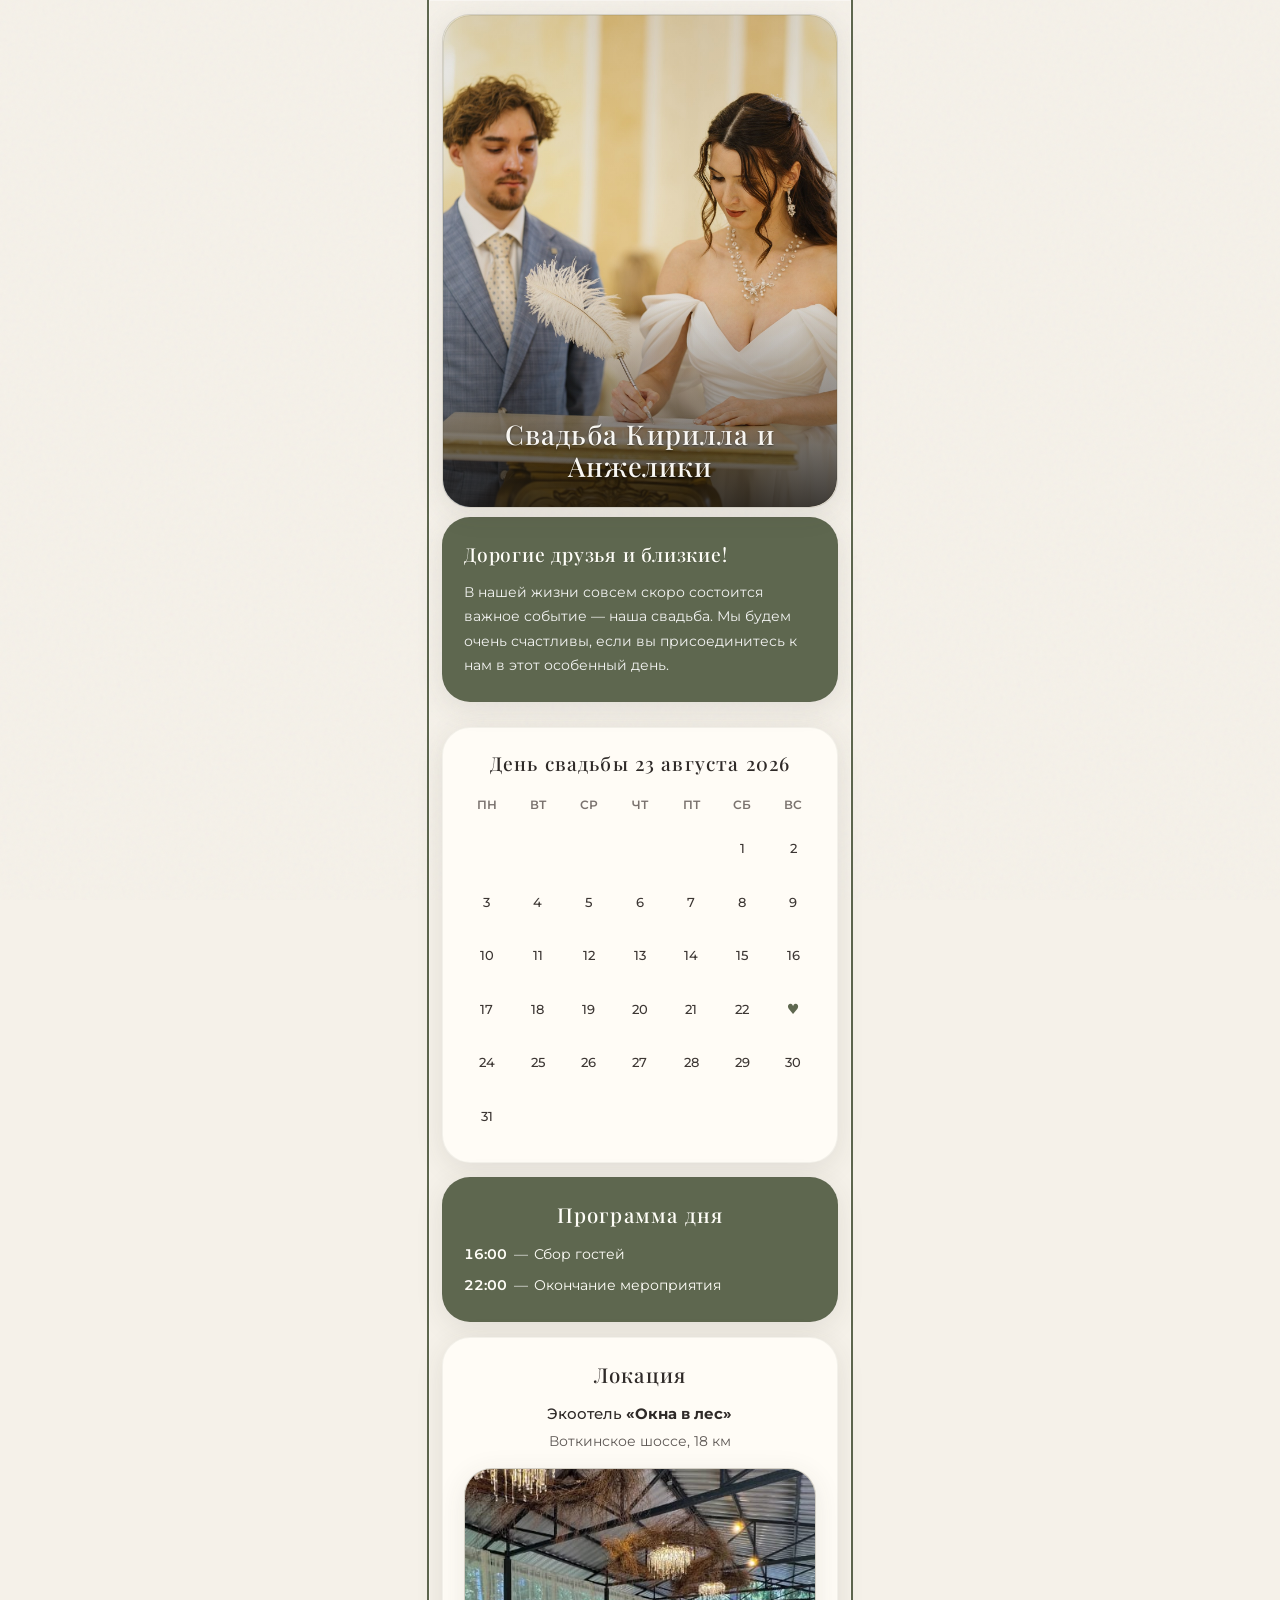
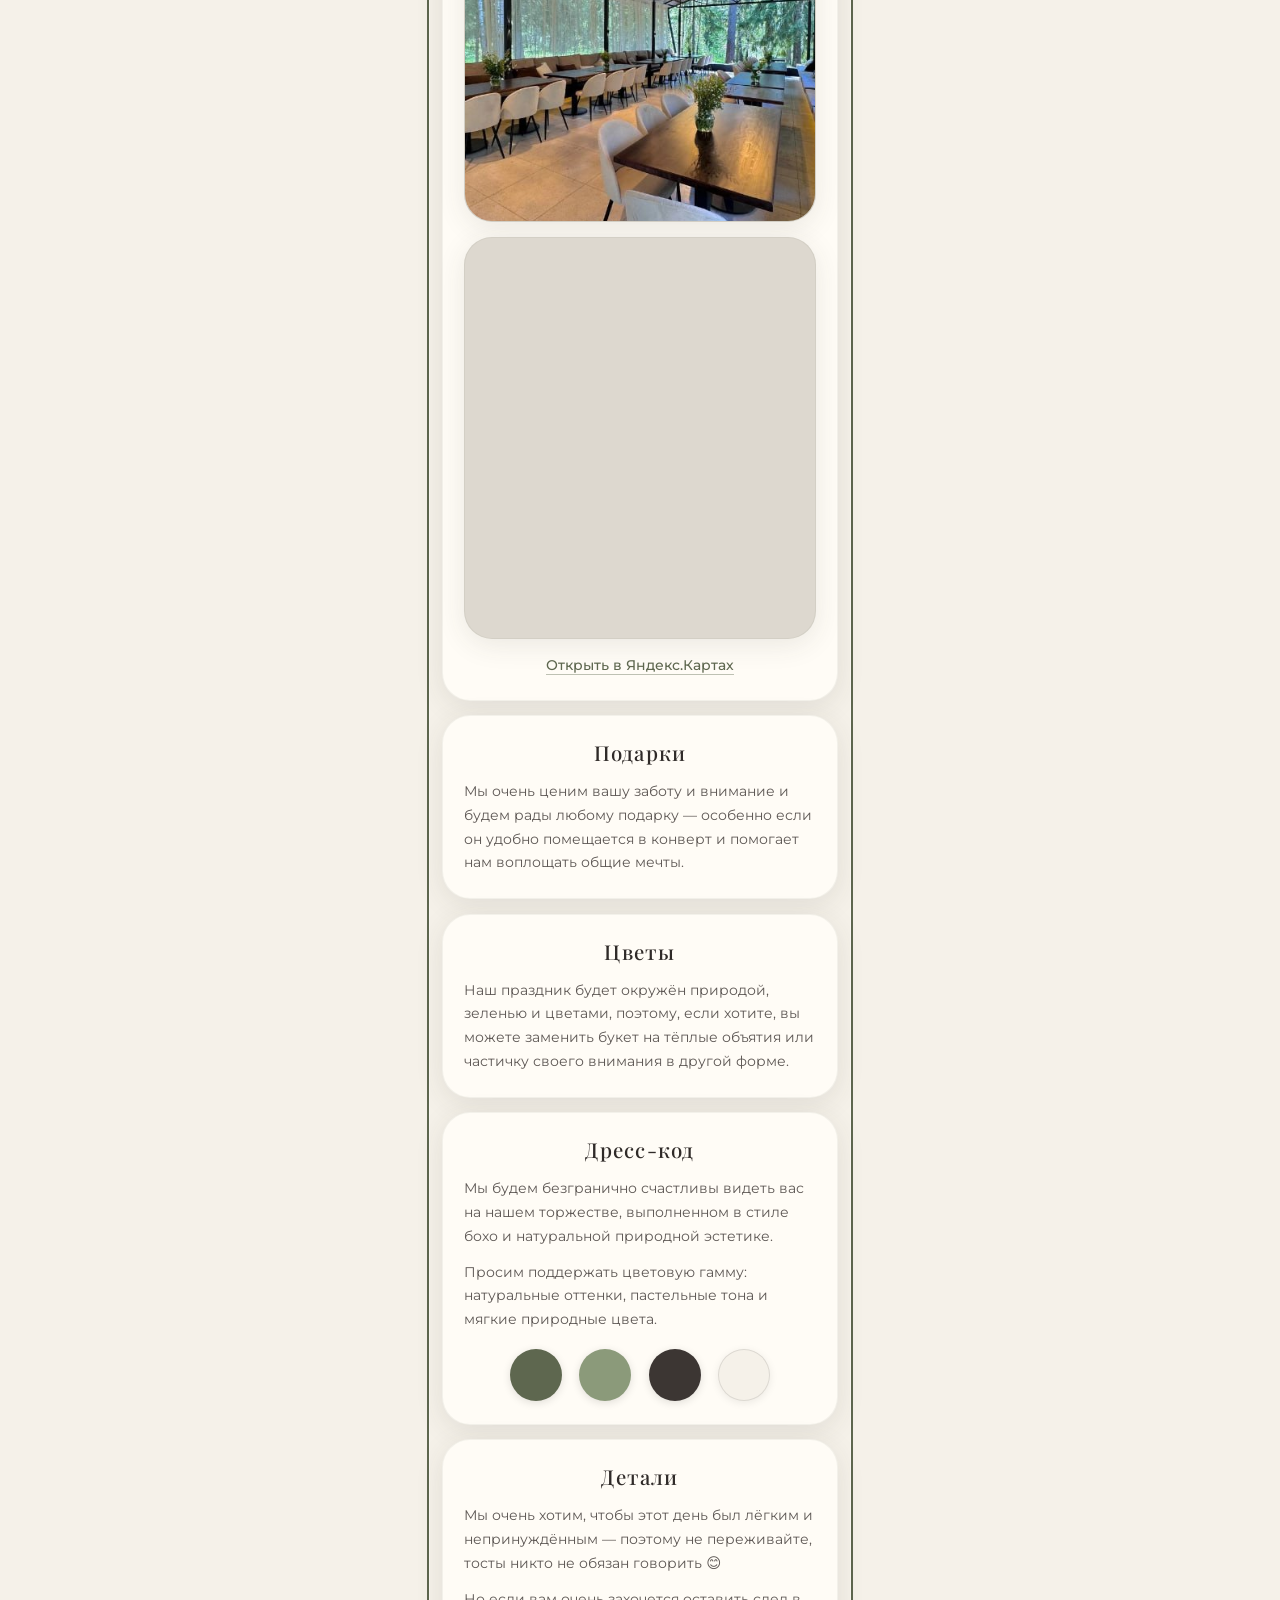
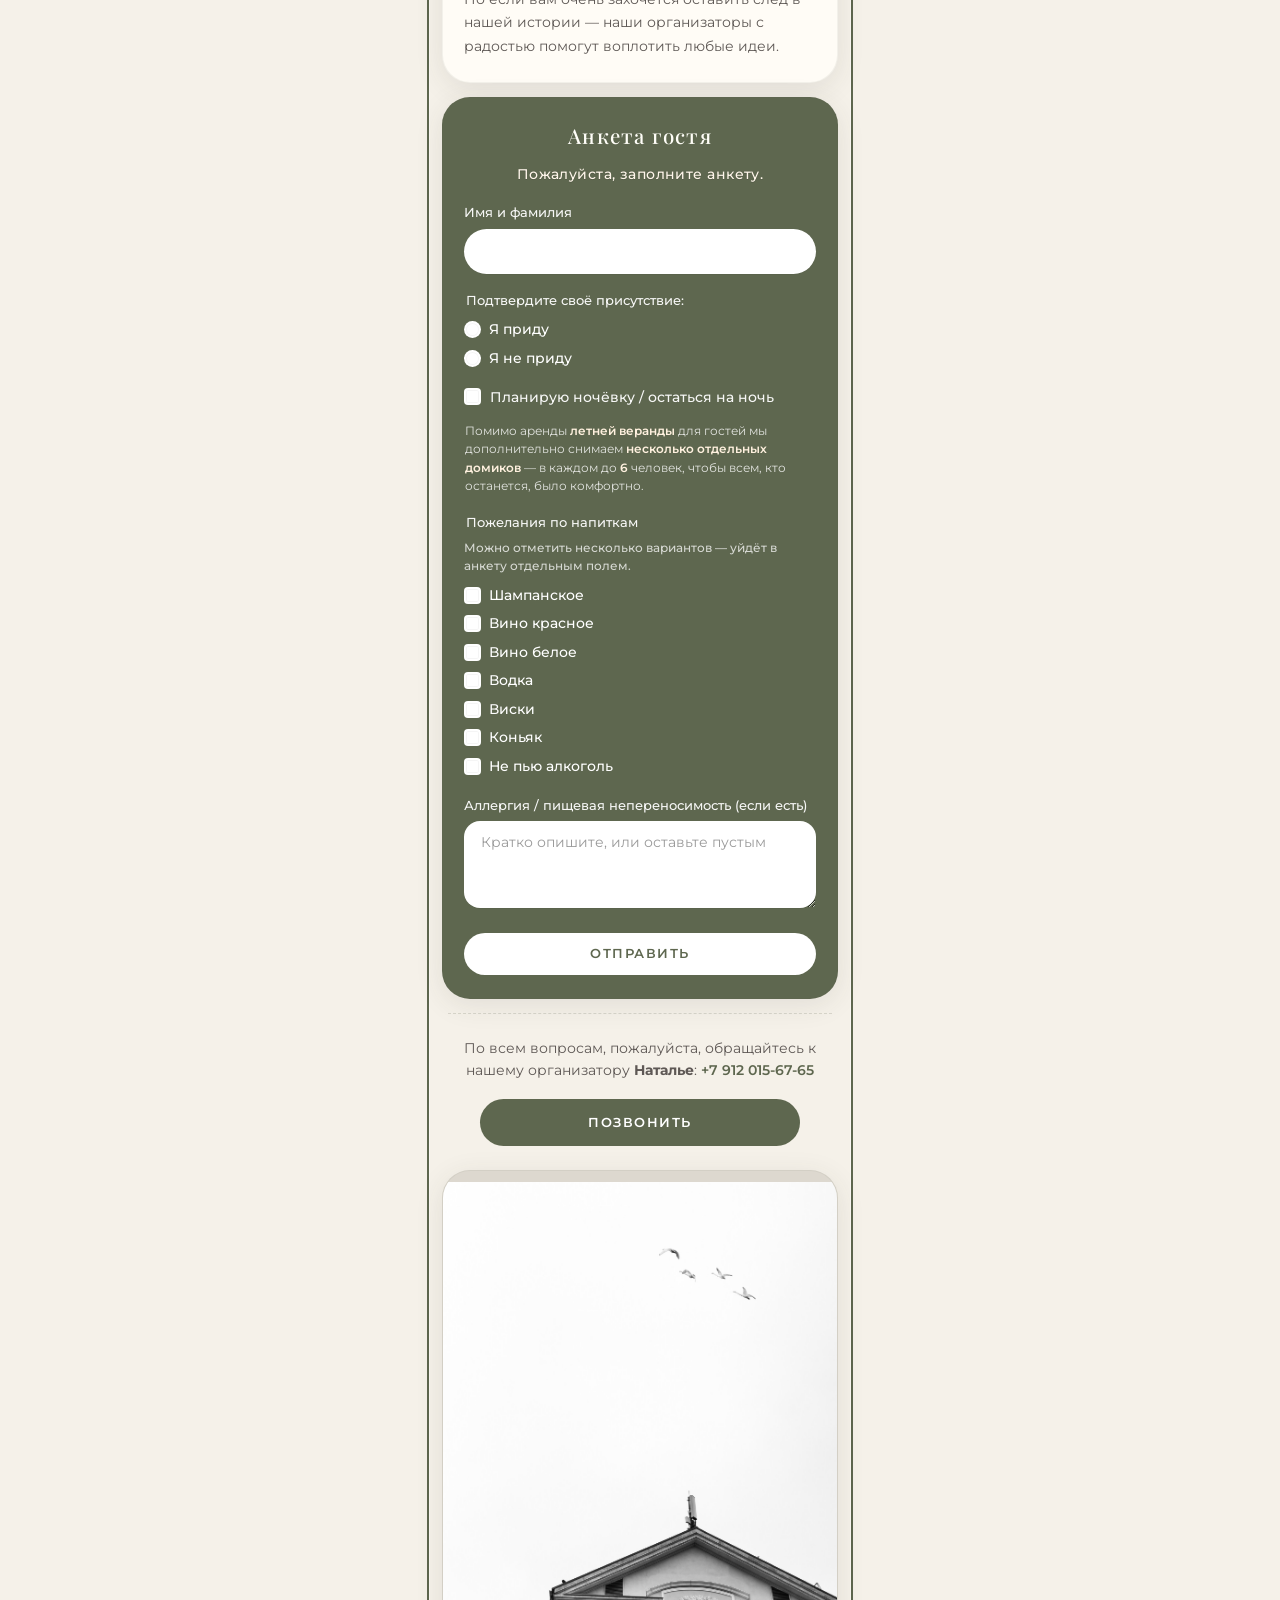
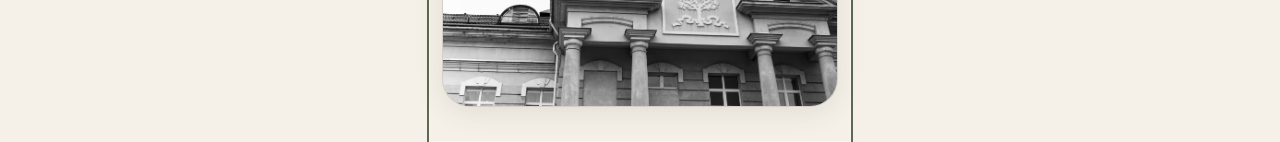
==== site/index.html @ fd9cfb00 "Init commit" ====
<!DOCTYPE html>
<html lang="ru">
  <head>
    <meta charset="UTF-8" />
    <meta name="viewport" content="width=device-width, initial-scale=1.0" />
    <title>Свадьба Кирилла и Анжелики</title>
    <link rel="preconnect" href="https://fonts.googleapis.com" />
    <link rel="preconnect" href="https://fonts.gstatic.com" crossorigin />
    <link
      href="https://fonts.googleapis.com/css2?family=Montserrat:wght@400;500;600&family=Playfair+Display:ital,wght@0,500;0,600;0,700;1,500&display=swap"
      rel="stylesheet"
    />
    <link rel="stylesheet" href="styles.css" />
  </head>
  <body>
    <main class="page page--ticket">
      <header class="hero">
        <div class="hero__photo card-media" role="group" aria-label="Пара">
          <img
            class="hero__image"
            src="img/image_1.jpg"
            width="2560"
            height="1707"
            alt="Кирилл и Анжелика"
            loading="eager"
            decoding="async"
          />
          <h1 class="hero__title">Свадьба Кирилла и Анжелики</h1>
        </div>
        <section class="greeting block block--olive" aria-label="Приглашение">
          <h2 class="greeting__headline">Дорогие друзья и близкие!</h2>
          <p class="greeting__text">
            В нашей жизни совсем скоро состоится важное событие — наша свадьба. Мы
            будем очень счастливы, если вы присоединитесь к нам в этот особенный
            день.
          </p>
        </section>
      </header>

      <section class="date-section block block--light" aria-labelledby="wedding-day-title">
        <h2 id="wedding-day-title" class="section-title">День свадьбы 23 августа 2026</h2>
        <div
          class="calendar"
          id="wedding-calendar"
          data-year="2026"
          data-month="8"
          data-wedding-day="23"
          role="group"
          aria-label="Календарь: август 2026, день свадьбы 23"
        >
          <div class="calendar__weekdays" id="calendar-weekdays"></div>
          <div class="calendar__grid" id="calendar-grid"></div>
        </div>
      </section>

      <section class="program block block--olive" aria-labelledby="program-title">
        <h2 id="program-title" class="section-title section-title--on-olive">Программа дня</h2>
        <ol class="program__list">
          <li><time datetime="16:00">16:00</time> <span>—</span> Сбор гостей</li>
          <li><time datetime="22:00">22:00</time> <span>—</span> Окончание мероприятия</li>
        </ol>
      </section>

      <section class="location block block--light" aria-labelledby="location-title">
        <h2 id="location-title" class="section-title">Локация</h2>
        <p class="location__venue">Экоотель <strong>«Окна в лес»</strong></p>
        <p class="location__address">Воткинское шоссе, 18&nbsp;км</p>
        <div class="location__venue-photo card-media">
          <img
            src="img/image_3.jpg"
            width="433"
            height="596"
            alt="Площадка: экоотель «Окна в лес»"
            loading="lazy"
            decoding="async"
          />
        </div>
        <div class="location__map card-media">
          <iframe
            class="map-embed"
            title="Карта: экоотель «Окна в лес», Воткинское шоссе, 18 км"
            src="https://yandex.ru/map-widget/v1/?ll=53.441253%2C56.898589&z=16&l=map&ol=biz&oid=242993101496"
            width="100%"
            height="400"
            loading="lazy"
            allowfullscreen
            referrerpolicy="no-referrer-when-downgrade"
          ></iframe>
        </div>
        <p class="location__map-note">
          <a class="location__map-link" href="https://yandex.ru/maps/-/CPGwZA0~" rel="noopener noreferrer" target="_blank"
            >Открыть в Яндекс.Картах</a
          >
        </p>
      </section>

      <section class="gifts block block--light" aria-labelledby="gifts-title">
        <h2 id="gifts-title" class="section-title">Подарки</h2>
        <div class="content-text">
          <p>
            Мы очень ценим вашу заботу и внимание и будем рады любому подарку — особенно если
            он удобно помещается в конверт и помогает нам воплощать общие мечты.
          </p>
        </div>
      </section>

      <section class="flowers block block--light" aria-labelledby="flowers-title">
        <h2 id="flowers-title" class="section-title">Цветы</h2>
        <div class="content-text">
          <p>
            Наш праздник будет окружён природой, зеленью и цветами, поэтому, если хотите, вы
            можете заменить букет на тёплые объятия или частичку своего внимания в другой
            форме.
          </p>
        </div>
      </section>

      <section class="dress-code block block--light" aria-labelledby="dress-title">
        <h2 id="dress-title" class="section-title">Дресс-код</h2>
        <div class="content-text">
          <p>
            Мы будем безгранично счастливы видеть вас на нашем торжестве, выполненном в стиле
            бохо и натуральной природной эстетике.
          </p>
          <p>
            Просим поддержать цветовую гамму: натуральные оттенки, пастельные тона и мягкие
            природные цвета.
          </p>
        </div>
        <ul class="dress-code__swatches" aria-hidden="true">
          <li><span class="swatch" style="--c: #5e674f" title="оливковый"></span></li>
          <li><span class="swatch" style="--c: #8b9a7a" title="sage"></span></li>
          <li><span class="swatch" style="--c: #3c3633" title="тёплый уголь"></span></li>
          <li><span class="swatch swatch--border" style="--c: #f5f1e9" title="кремовый"></span></li>
        </ul>
      </section>

      <section class="details block block--light" aria-labelledby="details-title">
        <h2 id="details-title" class="section-title">Детали</h2>
        <div class="content-text">
          <p>
            Мы очень хотим, чтобы этот день был лёгким и непринуждённым — поэтому не
            переживайте, тосты никто не обязан говорить 😊
          </p>
          <p>
            Но если вам очень захочется оставить след в нашей истории — наши организаторы с
            радостью помогут воплотить любые идеи.
          </p>
        </div>
      </section>

      <section class="rsvp block block--olive" id="anketa" aria-labelledby="rsvp-title">
        <h2 id="rsvp-title" class="section-title section-title--on-olive">Анкета гостя</h2>
        <p class="rsvp__request">Пожалуйста, заполните анкету.</p>
        <form class="form" id="rsvp-form" novalidate>
          <p class="form__error" id="form-error" role="alert" hidden></p>
          <div class="form__row">
            <label for="full_name">Имя и фамилия</label>
            <input type="text" id="full_name" name="full_name" autocomplete="name" required />
          </div>
          <fieldset class="form__fieldset">
            <legend class="form__legend">Подтвердите своё присутствие:</legend>
            <div class="form__radios">
              <label class="choice">
                <input type="radio" name="attending" value="true" required />
                <span class="choice__ui" aria-hidden="true"></span>
                Я приду
              </label>
              <label class="choice">
                <input type="radio" name="attending" value="false" required />
                <span class="choice__ui" aria-hidden="true"></span>
                Я не приду
              </label>
            </div>
          </fieldset>
          <div class="form__row form__row--check">
            <label class="choice choice--check choice--inline">
              <input
                type="checkbox"
                name="stay_overnight"
                id="stay_overnight"
                value="1"
                aria-describedby="overnight-hint"
              />
              <span class="choice__ui" aria-hidden="true"></span>
              Планирую ночёвку / остаться на ночь
            </label>
            <p class="form__overnight-info" id="overnight-hint">
              Помимо аренды <strong>летней веранды</strong> для гостей мы дополнительно
              снимаем <strong>несколько отдельных домиков</strong> — в каждом до
              <strong>6</strong> человек, чтобы всем, кто останется, было комфортно.
            </p>
          </div>
          <fieldset class="form__fieldset">
            <legend class="form__legend">Пожелания по напиткам</legend>
            <p class="form__note" id="alcohol-hint">Можно отметить несколько вариантов — уйдёт в анкету отдельным полем.</p>
            <div class="form__checkboxes" aria-describedby="alcohol-hint">
              <label class="choice choice--check">
                <input type="checkbox" name="alcohol" value="champagne" />
                <span class="choice__ui" aria-hidden="true"></span>
                Шампанское
              </label>
              <label class="choice choice--check">
                <input type="checkbox" name="alcohol" value="red" />
                <span class="choice__ui" aria-hidden="true"></span>
                Вино красное
              </label>
              <label class="choice choice--check">
                <input type="checkbox" name="alcohol" value="white" />
                <span class="choice__ui" aria-hidden="true"></span>
                Вино белое
              </label>
              <label class="choice choice--check">
                <input type="checkbox" name="alcohol" value="vodka" />
                <span class="choice__ui" aria-hidden="true"></span>
                Водка
              </label>
              <label class="choice choice--check">
                <input type="checkbox" name="alcohol" value="whiskey" />
                <span class="choice__ui" aria-hidden="true"></span>
                Виски
              </label>
              <label class="choice choice--check">
                <input type="checkbox" name="alcohol" value="cognac" />
                <span class="choice__ui" aria-hidden="true"></span>
                Коньяк
              </label>
              <label class="choice choice--check">
                <input type="checkbox" name="alcohol" value="none" class="alcohol-no" />
                <span class="choice__ui" aria-hidden="true"></span>
                Не пью алкоголь
              </label>
            </div>
          </fieldset>
          <div class="form__row">
            <label for="allergy">Аллергия / пищевая непереносимость (если есть)</label>
            <textarea
              id="allergy"
              name="allergy"
              class="form__textarea"
              rows="3"
              placeholder="Кратко опишите, или оставьте пустым"
            ></textarea>
          </div>
          <button type="submit" class="btn btn--light" id="rsvp-submit">Отправить</button>
        </form>
        <p class="form__thanks" id="form-thanks" role="status" hidden>Спасибо! Мы свяжемся с вами ближе к дате.</p>
      </section>

      <section class="organizer" aria-labelledby="org-title">
        <h2 id="org-title" class="visually-hidden">Свадебный организатор</h2>
        <p class="organizer__text">
          По всем вопросам, пожалуйста, обращайтесь к нашему организатору <strong>Наталье</strong>: 
          <a class="organizer__tel" href="tel:+79120156765">+7&nbsp;912&nbsp;015-67-65</a>
        </p>
        <a class="btn btn--olive" href="tel:+79120156765" id="call-natalia">Позвонить</a>
      </section>

      <footer class="footer card-media" aria-label="Пара в поле">
        <img
          src="img/image_2.jpg"
          width="1707"
          height="2560"
          alt="Кирилл и Анжелика"
          loading="lazy"
          decoding="async"
        />
      </footer>
    </main>
    <script src="app.js" defer></script>
  </body>
</html>
---- site/styles.css ----
/* ——— «Свадебный билет»: крем, оливка, рукописные имена (как макет-посадка) ——— */
:root {
  /* Палитра с приглашения-«билета» */
  --bg: #f5f1e9;
  --olive: #5e674f;
  --olive-dark: #4a5140;
  --text: #3c3633;
  --text-heading: #2f2a28;
  --text-muted: #5e5855;
  --text-subtle: #7a726e;
  --text-on-olive: #fffef8;
  --white: #ffffff;
  --paper: #fffcf6;
  --radius: 28px;
  --radius-pill: 999px;
  --radius-input: 999px;
  --max: 420px;
  --font-sans: "Montserrat", system-ui, -apple-system, "Segoe UI", sans-serif;
  --font-serif: "Playfair Display", Georgia, "Times New Roman", serif;
  --shadow: 0 6px 28px rgba(60, 54, 51, 0.1);
  --pad-x: 1.3rem;
  --pad-y: 1.45rem;
  --perforation: rgba(94, 103, 79, 0.2);
}

*,
*::before,
*::after {
  box-sizing: border-box;
}

html {
  -webkit-text-size-adjust: 100%;
}

body {
  margin: 0;
  min-height: 100dvh;
  background: var(--bg);
  color: var(--text);
  font-family: var(--font-sans);
  font-size: 0.95rem;
  line-height: 1.55;
  font-weight: 400;
  /* едва тёкстура «бумаги» */
  background-color: var(--bg);
  background-image: url("data:image/svg+xml,%3Csvg viewBox='0 0 256 256' xmlns='http://www.w3.org/2000/svg'%3E%3Cfilter id='a'%3E%3CfeTurbulence type='fractalNoise' baseFrequency='0.8' numOctaves='3' stitchTiles='stitch'/%3E%3C/filter%3E%3Crect width='100%25' height='100%25' filter='url(%23a)' opacity='0.035'/%3E%3C/svg%3E");
  background-attachment: fixed;
}

img {
  max-width: 100%;
  height: auto;
  display: block;
}

.page {
  max-width: var(--max);
  margin: 0 auto;
  padding: 0.9rem 1rem 2.5rem;
}

/* Боковые оливковые направляющие, как у посадочного / билета */
.page--ticket {
  max-width: calc(var(--max) + 0.4rem);
  border-left: 2px solid var(--olive);
  border-right: 2px solid var(--olive);
  box-shadow: inset 0 0 0 1px rgba(255, 255, 255, 0.4);
  border-radius: 0;
  padding: 0.9rem 0.85rem 2.2rem;
}

/* Линия перфорации между крупными блоками */
.page--ticket > * + * {
  border-top: 1px dashed var(--perforation);
  margin-top: 0.65rem;
  padding-top: 0.65rem;
}

/* ——— Типографика: serif «как в билете», ноты/данные — sans ——— */
.section-title {
  font-family: var(--font-serif);
  font-weight: 500;
  font-size: 1.28rem;
  line-height: 1.32;
  letter-spacing: 0.06em;
  text-align: center;
  color: var(--text-heading);
  margin: 0 0 0.9rem;
}

.section-title--on-olive {
  color: var(--text-on-olive);
}

/* ——— Герой: заголовок внизу, белый элегантный serif, градиент ——— */
.hero {
  display: flex;
  flex-direction: column;
  gap: 0.6rem;
}

/* Ленточка «свадебный билет» */
.hero__ticket-ribbon {
  margin: 0 0 0.1rem;
  text-align: center;
}

.hero__ticket-ribbon__inner {
  display: inline-block;
  padding: 0.35rem 0.5rem 0.45rem;
  font-family: var(--font-sans);
  font-size: 0.6rem;
  font-weight: 600;
  letter-spacing: 0.35em;
  text-transform: uppercase;
  color: var(--olive);
  background: color-mix(in srgb, var(--paper) 60%, var(--bg));
  border: 1px solid color-mix(in srgb, var(--olive) 22%, transparent);
  border-radius: 4px;
  box-shadow: 0 1px 0 rgba(255, 255, 255, 0.5);
}

.hero__photo {
  position: relative;
  isolation: isolate;
}

/* Лёгкая виньетка и рамка */
.hero__photo::before {
  content: "";
  position: absolute;
  inset: 0;
  z-index: 1;
  pointer-events: none;
  border-radius: var(--radius);
  background: radial-gradient(
    ellipse 100% 70% at 50% 50%,
    rgba(0, 0, 0, 0) 0%,
    rgba(20, 18, 16, 0.12) 100%
  );
  box-shadow: inset 0 0 0 1px color-mix(in srgb, var(--olive) 12%, transparent);
}

/* Низ кадра — плотнее, чтобы читалась белая надпись */
.hero__photo::after {
  content: "";
  position: absolute;
  left: 0;
  right: 0;
  bottom: 0;
  height: min(55%, 13.5rem);
  z-index: 1;
  pointer-events: none;
  border-radius: 0 0 var(--radius) var(--radius);
  background: linear-gradient(
    to top,
    rgba(20, 18, 16, 0.78) 0%,
    rgba(20, 18, 16, 0.38) 42%,
    rgba(20, 18, 16, 0) 100%
  );
}

.hero__plane {
  position: absolute;
  top: 0.6rem;
  right: 0.55rem;
  z-index: 3;
  color: #fff9f0;
  opacity: 0.92;
  filter: drop-shadow(0 1px 2px rgba(0, 0, 0, 0.35));
}

.hero__plane svg {
  display: block;
}

/* Заглавная строка: низ снимка, Playfair, белая */
.hero__title {
  position: absolute;
  z-index: 3;
  left: 0;
  right: 0;
  top: auto;
  bottom: 0;
  margin: 0;
  padding: 1.4rem 1.15rem 1.35rem;
  max-width: none;
  font-family: var(--font-serif);
  font-weight: 500;
  font-size: clamp(1.4rem, 4.2vw, 1.7rem);
  line-height: 1.2;
  letter-spacing: 0.04em;
  text-align: center;
  color: #f8f6f2;
  text-shadow:
    0 1px 2px rgba(0, 0, 0, 0.45),
    0 4px 24px rgba(0, 0, 0, 0.3);
}

@media (min-width: 380px) {
  .hero__title {
    font-size: 1.7rem;
    padding-bottom: 1.5rem;
  }
}

/* ——— Карточки и фото ——— */
.card-media {
  border-radius: var(--radius);
  overflow: hidden;
  box-shadow: var(--shadow);
  background: #ddd8cf;
  border: 1px solid color-mix(in srgb, var(--olive) 8%, transparent);
}

.card-media img,
.hero__image {
  width: 100%;
  object-fit: cover;
  aspect-ratio: 4 / 5;
}

.hero__image {
  position: relative;
  z-index: 0;
  display: block;
}

.block {
  border-radius: var(--radius);
  margin-bottom: 0.9rem;
  padding: var(--pad-y) var(--pad-x);
}

.block--light,
.date-section {
  background: var(--paper);
  box-shadow: var(--shadow);
  border: 1px solid color-mix(in srgb, var(--olive) 7%, transparent);
}

.block--olive {
  background: var(--olive);
  color: var(--text-on-olive);
  box-shadow: var(--shadow);
  border: 1px solid color-mix(in srgb, var(--olive) 20%, #0000);
}

/* ——— Приглашение (текст по левому краю) ——— */
.greeting {
  text-align: left;
}

.greeting__headline {
  font-family: var(--font-serif);
  font-size: 1.2rem;
  font-weight: 500;
  font-style: normal;
  letter-spacing: 0.04em;
  margin: 0 0 0.75rem;
  line-height: 1.35;
  color: var(--text-on-olive);
  text-align: left;
  text-shadow: 0 1px 0 rgba(0, 0, 0, 0.1);
}

.greeting__text {
  margin: 0;
  max-width: 32em;
  font-family: var(--font-sans);
  font-size: 0.9rem;
  line-height: 1.7;
  font-weight: 400;
  color: rgba(255, 255, 255, 0.92);
  text-align: left;
}

/* ——— Дата и календарь ——— */
.date-section .section-title {
  margin-bottom: 1.1rem;
  font-size: 1.2rem;
  color: var(--text-heading);
}

.calendar {
  --cell: minmax(0, 1fr);
}

.calendar__weekdays,
.calendar__grid {
  display: grid;
  grid-template-columns: repeat(7, var(--cell));
  gap: 0.35rem;
  text-align: center;
  font-size: 0.72rem;
  font-weight: 600;
  text-transform: uppercase;
  color: var(--text-subtle);
  font-family: var(--font-sans);
}

.calendar__grid {
  margin-top: 0.5rem;
  font-size: 0.85rem;
  font-weight: 500;
  text-transform: none;
  color: var(--text);
  gap: 0.4rem 0.35rem;
  row-gap: 0.5rem;
}

.calendar__day-name {
  padding: 0.2rem 0;
}

.calendar__day {
  aspect-ratio: 1;
  min-height: 2.25rem;
  display: flex;
  align-items: center;
  justify-content: center;
  border-radius: 8px;
  color: var(--text);
  font-size: 0.82rem;
  position: relative;
  font-family: var(--font-sans);
  font-weight: 500;
}

.calendar__day--empty {
  visibility: hidden;
  pointer-events: none;
}

/* день свадьбы: больше сердце оливы, как на макете */
.calendar__day--wedding {
  background: transparent;
  color: var(--olive);
  font-weight: 500;
}

.calendar__heart {
  color: var(--olive);
  font-size: 0.88rem;
  line-height: 1;
  display: block;
}

/* ——— Программа ——— */
.program {
  text-align: left;
}

.program .section-title {
  text-align: center;
}

.program__list {
  list-style: none;
  margin: 0;
  padding: 0;
  font-family: var(--font-sans);
  font-size: 0.9rem;
  line-height: 1.65;
  font-weight: 400;
  color: var(--text-on-olive);
}

.program__list li {
  display: flex;
  flex-wrap: wrap;
  gap: 0.3rem 0.4rem;
  margin-bottom: 0.5rem;
  border-left: 0;
  padding-left: 0;
}

.program__list li:last-child {
  margin-bottom: 0;
}

.program__list time {
  font-weight: 600;
  min-width: 2.6rem;
  font-variant-numeric: tabular-nums;
}

.program__list li span[aria-hidden="true"],
.program__list li > span {
  color: rgba(255, 255, 255, 0.85);
}

/* ——— Локация ——— */
.location .section-title {
  margin-bottom: 0.85rem;
  color: var(--text-heading);
}

.location__venue-photo {
  margin: 0 0 0.9rem;
}

.location__venue-photo.card-media img {
  width: 100%;
  object-fit: cover;
  aspect-ratio: 433 / 596;
  max-height: 22rem;
}

.location__venue {
  margin: 0 0 0.35rem;
  text-align: center;
  font-family: var(--font-sans);
  font-size: 0.95rem;
  font-weight: 500;
  color: var(--text-heading);
}

.location__address {
  margin: 0 0 1rem;
  text-align: center;
  font-family: var(--font-sans);
  font-size: 0.9rem;
  line-height: 1.5;
  font-weight: 400;
  color: var(--text-muted);
  padding: 0 0.2rem;
}

.location__map {
  padding: 0;
  overflow: hidden;
}

.map-embed {
  width: 100%;
  height: 400px;
  min-height: 240px;
  border: 0;
  display: block;
}

.location__map-note {
  margin: 0.9rem 0 0;
  text-align: center;
}

.location__map-link {
  font-size: 0.9rem;
  font-weight: 500;
  color: var(--olive);
  text-decoration: none;
  border-bottom: 1px solid rgba(94, 103, 79, 0.4);
}

.location__map-link:hover {
  border-bottom-color: var(--olive);
}

/* Подарки, цветы, дресс-код, детали — многостраничные блоки */
.content-text {
  text-align: left;
  max-width: 32em;
  margin: 0;
  line-height: 1.65;
  font-size: 0.9rem;
  font-family: var(--font-sans);
  font-weight: 400;
  color: var(--text-muted);
}

.content-text p {
  margin: 0 0 0.85em;
}

.content-text p:last-child {
  margin-bottom: 0;
}

.gifts .section-title,
.flowers .section-title,
.details .section-title,
.dress-code .section-title {
  text-align: center;
  color: var(--text-heading);
  margin-left: auto;
  margin-right: auto;
  margin-bottom: 0.85rem;
}

.dress-code .content-text {
  margin-bottom: 1.05rem;
}

.dress-code__swatches {
  list-style: none;
  display: flex;
  justify-content: center;
  gap: 1.1rem;
  flex-wrap: wrap;
  margin: 0.25rem 0 0;
  padding: 0;
}

.swatch {
  --c: #999;
  width: 3.25rem;
  height: 3.25rem;
  border-radius: 50%;
  background: var(--c);
  display: block;
  box-shadow: 0 2px 8px rgba(0, 0, 0, 0.12);
}

.swatch--border {
  box-shadow: inset 0 0 0 1px rgba(0, 0, 0, 0.1), 0 2px 8px rgba(0, 0, 0, 0.08);
}

/* ——— Форма ——— */
.rsvp__request {
  margin: 0.15rem 0 1.05rem;
  text-align: center;
  font-family: var(--font-sans);
  font-size: 0.9rem;
  font-weight: 500;
  letter-spacing: 0.03em;
  color: #fff6eb;
  text-shadow: 0 1px 0 rgba(0, 0, 0, 0.1);
}

.form {
  text-align: left;
}

.form__error {
  margin: 0 0 0.85rem;
  padding: 0.5rem 0.65rem;
  font-size: 0.8rem;
  line-height: 1.4;
  color: #2a2220;
  background: #ffd9d4;
  border-radius: 10px;
  border: 1px solid rgba(180, 60, 50, 0.35);
}

.form__row {
  margin-bottom: 1rem;
}

.form__row--check {
  display: flex;
  flex-direction: column;
  align-items: flex-start;
  margin-bottom: 1.05rem;
}

.form__overnight-info {
  margin: 0.5rem 0 0 0.05rem;
  max-width: 32em;
  width: 100%;
  font-size: 0.76rem;
  line-height: 1.5;
  font-weight: 400;
  color: rgba(255, 255, 255, 0.82);
}

.form__overnight-info strong {
  color: #fff1df;
  font-weight: 600;
}

.form__row label,
.form__legend,
.form__fieldset {
  display: block;
  font-size: 0.82rem;
  font-weight: 500;
  margin-bottom: 0.4rem;
  color: rgba(255, 255, 255, 0.95);
}

.form__row input {
  width: 100%;
  border: 0;
  border-radius: var(--radius-input);
  padding: 0.72rem 1.1rem;
  min-height: 2.7rem;
  font: inherit;
  font-size: 0.9rem;
  color: var(--text);
  background: var(--white);
  box-shadow: 0 1px 0 rgba(0, 0, 0, 0.04);
}

.form__textarea {
  width: 100%;
  min-height: 4.5rem;
  border: 0;
  border-radius: 16px;
  padding: 0.7rem 1.05rem;
  font: inherit;
  font-size: 0.9rem;
  color: var(--text);
  background: var(--white);
  box-shadow: 0 1px 0 rgba(0, 0, 0, 0.04);
  resize: vertical;
  line-height: 1.5;
}

.form__row input::placeholder,
.form__textarea::placeholder {
  color: #9a9a9a;
  font-weight: 400;
}

.form__row--check .choice--inline {
  display: flex;
  align-items: flex-start;
  gap: 0.55rem;
  line-height: 1.4;
  font-size: 0.86rem;
  max-width: 100%;
  padding-top: 0.1rem;
}

.form__fieldset {
  border: 0;
  margin: 0 0 1.1rem;
  padding: 0;
}

.form__legend {
  margin: 0 0 0.5rem;
}

.form__note {
  font-size: 0.75rem;
  margin: -0.1rem 0 0.55rem;
  color: rgba(255, 255, 255, 0.75);
}

.form__radios,
.form__checkboxes {
  display: flex;
  flex-direction: column;
  gap: 0.5rem;
}

.form__checkboxes {
  display: grid;
  gap: 0.45rem;
}

.choice {
  position: relative;
  display: flex;
  align-items: center;
  gap: 0.5rem;
  font-size: 0.86rem;
  color: var(--white);
  cursor: pointer;
  user-select: none;
}

.choice input {
  position: absolute;
  left: 0.15rem;
  top: 50%;
  width: 1.05rem;
  height: 1.05rem;
  margin: 0;
  margin-top: -0.52rem;
  padding: 0;
  border: 0;
  cursor: pointer;
  opacity: 0;
  z-index: 2;
}

.choice__ui {
  width: 1.05rem;
  height: 1.05rem;
  border-radius: 50%;
  flex-shrink: 0;
  background: var(--white);
  border: 2px solid rgba(255, 255, 255, 0.4);
  box-shadow: 0 0 0 1px rgba(0, 0, 0, 0.04) inset;
  transition: background 0.15s, box-shadow 0.15s, border-color 0.15s;
}

.choice--check .choice__ui {
  border-radius: 4px;
}

.choice:focus-within .choice__ui {
  outline: 2px solid #fff;
  outline-offset: 2px;
}

input:checked + .choice__ui {
  background: var(--olive);
  box-shadow: inset 0 0 0 3px var(--white);
  border-color: var(--white);
}

.choice--check input:checked + .choice__ui {
  background: var(--olive);
}

.btn {
  display: block;
  width: 100%;
  margin-top: 1.1rem;
  padding: 0.85rem 1.2rem;
  font-family: var(--font-sans);
  font-size: 0.8rem;
  font-weight: 600;
  letter-spacing: 0.12em;
  text-transform: uppercase;
  text-align: center;
  text-decoration: none;
  border: 0;
  border-radius: var(--radius-pill);
  cursor: pointer;
  transition: transform 0.1s, filter 0.15s, opacity 0.15s;
}

.btn:active {
  transform: scale(0.98);
}

.btn--light {
  background: var(--white);
  color: var(--olive);
}

.btn--light:hover,
.btn--olive:hover {
  filter: brightness(1.04);
}

.btn--olive {
  background: var(--olive);
  color: var(--white);
  max-width: 20rem;
  margin-left: auto;
  margin-right: auto;
}

.form__thanks {
  margin: 0.9rem 0 0;
  text-align: center;
  font-size: 0.9rem;
  color: rgba(255, 255, 255, 0.95);
}

.rsvp.is-sent .form {
  display: none;
}

.rsvp.is-sent .form__thanks[hidden] {
  display: block;
}

/* ——— Организатор: на фоне страницы, без отдельной карточки (макет) ——— */
.organizer {
  text-align: center;
  background: transparent;
  box-shadow: none;
  padding: 1.4rem 0.6rem 0.4rem;
  margin: 0;
  max-width: 24rem;
  margin-left: auto;
  margin-right: auto;
}

.organizer__text {
  margin: 0 0 1.1rem;
  font-family: var(--font-sans);
  font-size: 0.88rem;
  line-height: 1.6;
  font-weight: 400;
  color: var(--text-muted);
}

.organizer__tel {
  color: var(--olive);
  font-weight: 600;
  text-decoration: none;
  white-space: nowrap;
}

.organizer__tel:hover {
  text-decoration: underline;
}

.footer {
  margin-top: 1.1rem;
}

.footer img {
  width: 100%;
  object-fit: cover;
  aspect-ratio: 3 / 4;
}

/* ——— Служебное ——— */
.visually-hidden {
  position: absolute;
  width: 1px;
  height: 1px;
  padding: 0;
  margin: -1px;
  overflow: hidden;
  clip: rect(0, 0, 0, 0);
  white-space: nowrap;
  border: 0;
}
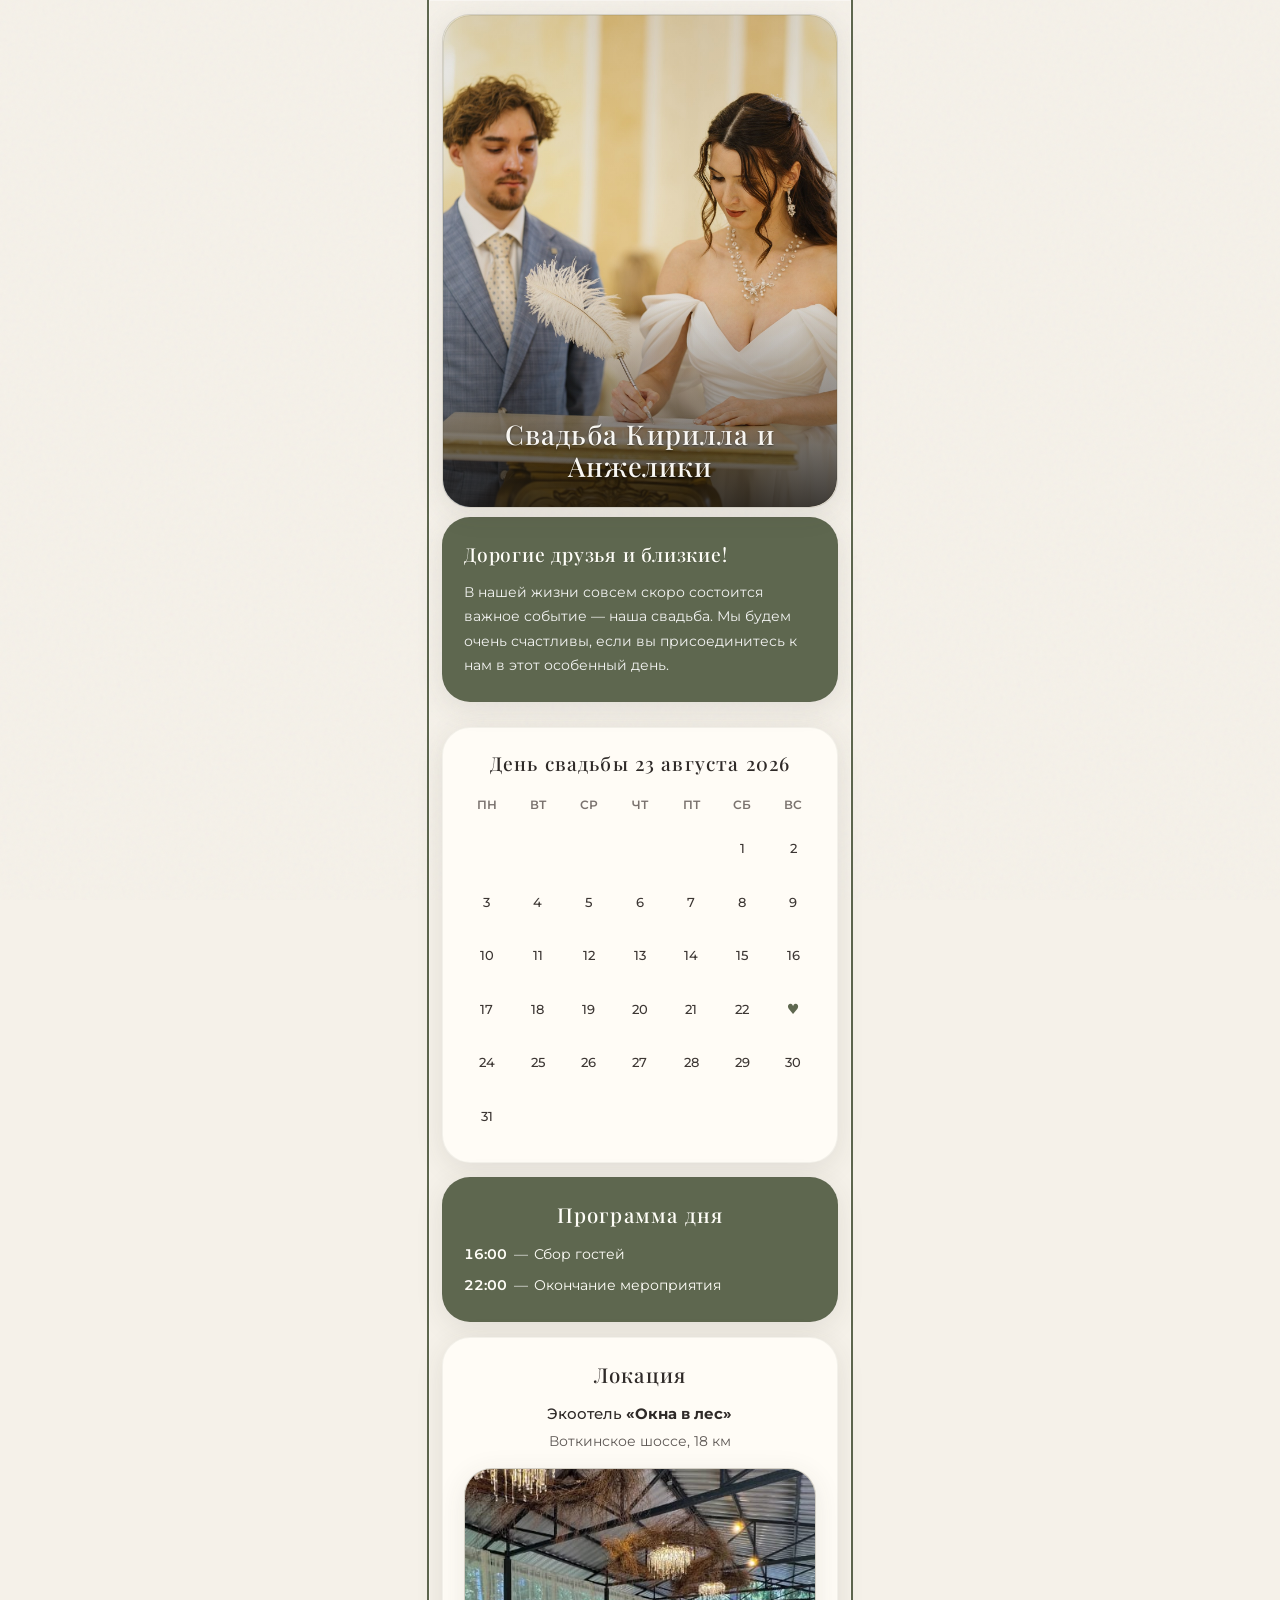
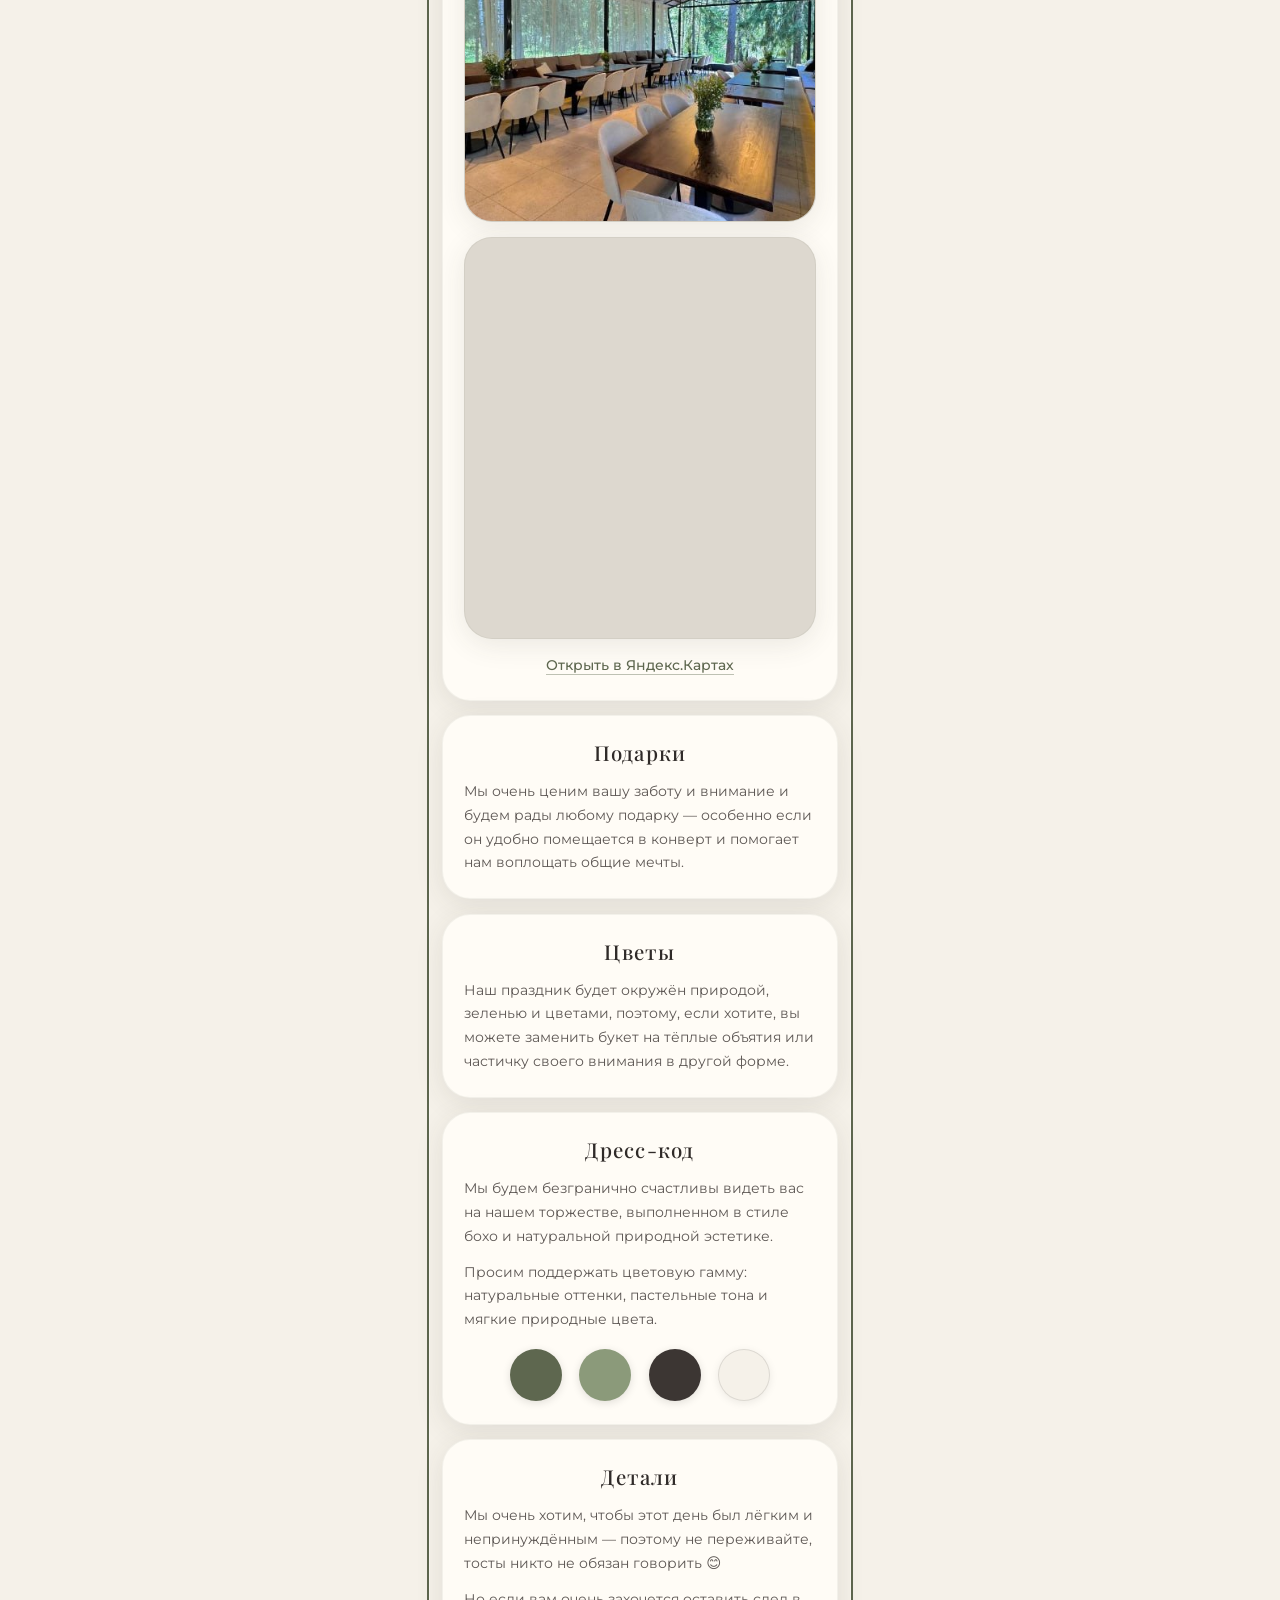
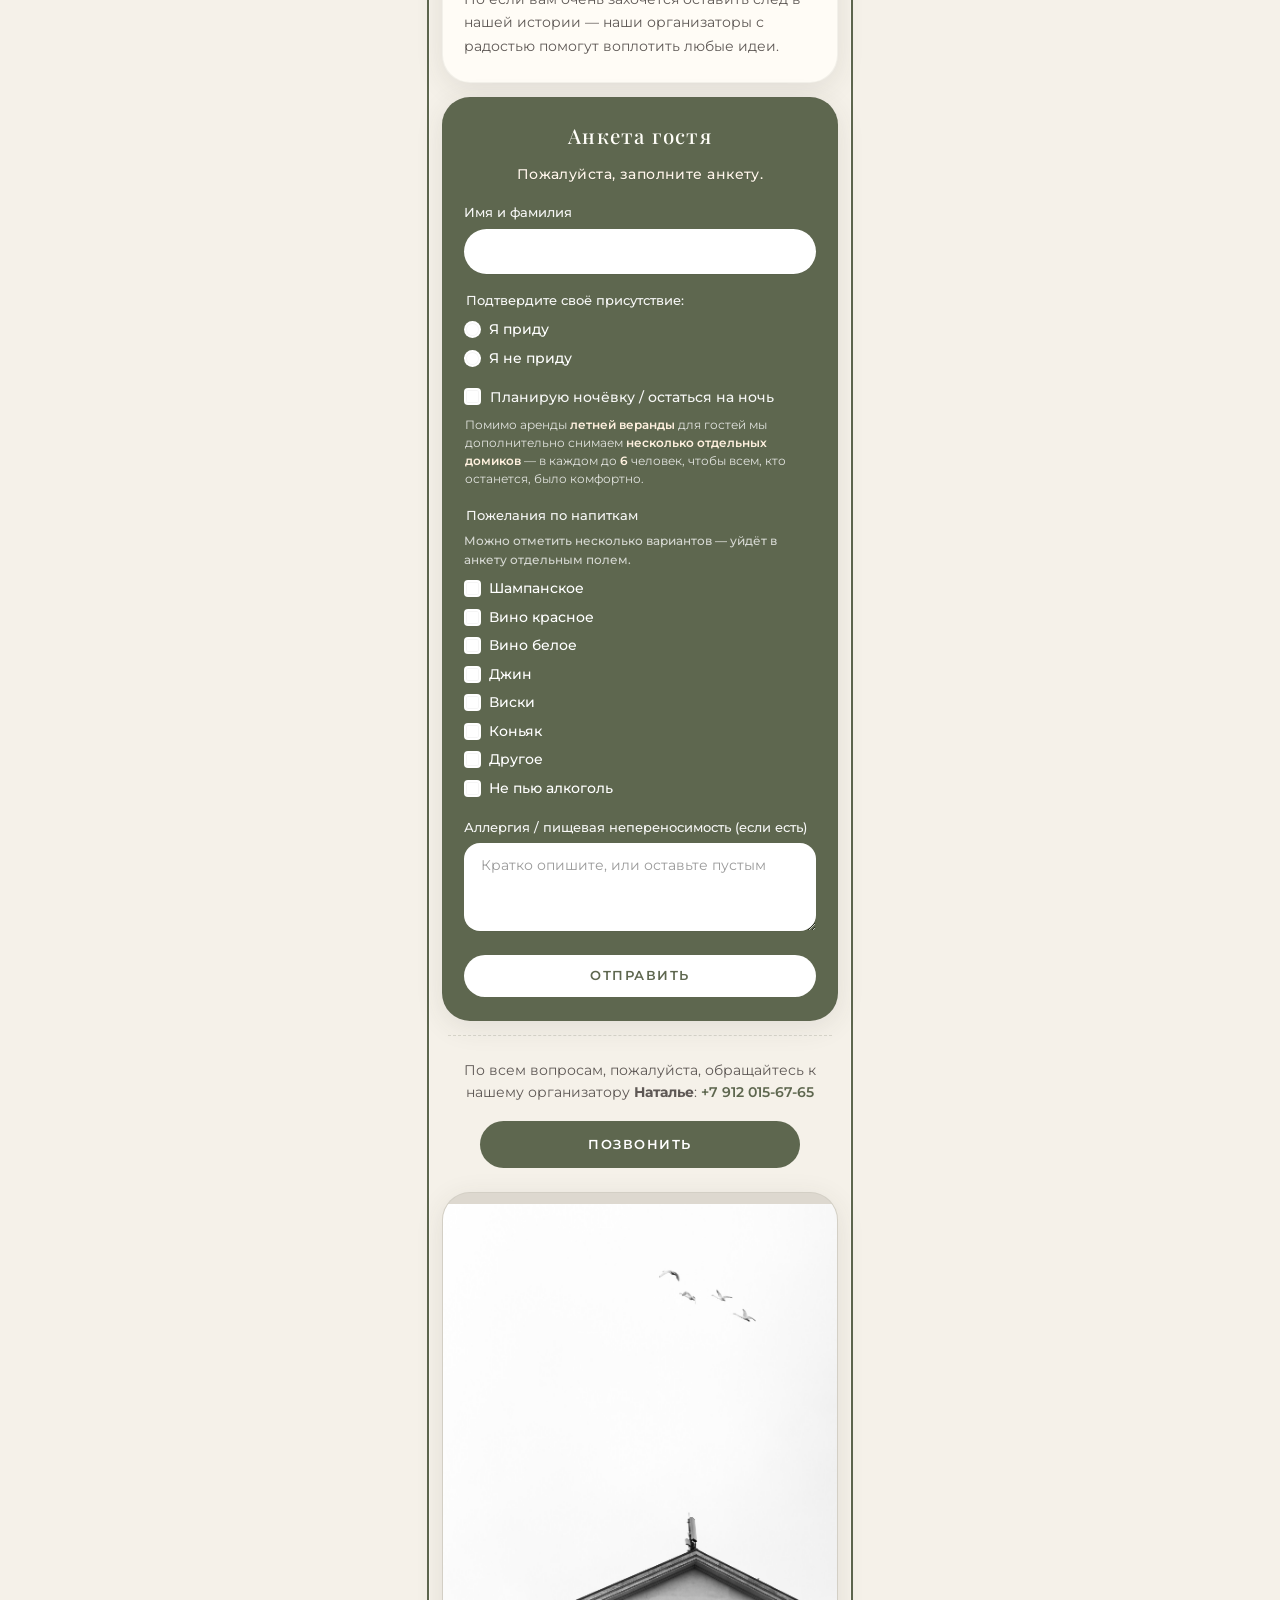
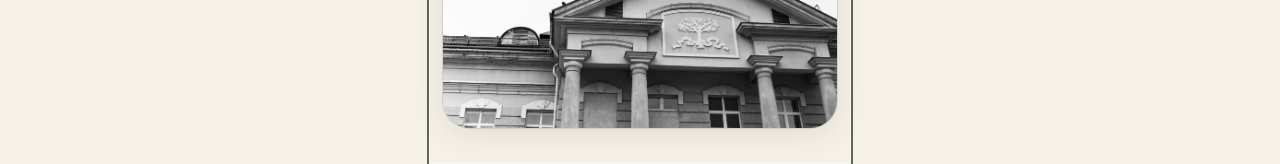
==== commit e61f8f7e: "add plus one logic" ====
--- a/site/index.html
+++ b/site/index.html
@@ -160,12 +160,31 @@
           </div>
           <fieldset class="form__fieldset">
             <legend class="form__legend">Подтвердите своё присутствие:</legend>
-            <div class="form__radios">
-              <label class="choice">
-                <input type="radio" name="attending" value="true" required />
-                <span class="choice__ui" aria-hidden="true"></span>
-                Я приду
-              </label>
+            <div class="form__radios" role="group" aria-label="Присутствие и +1">
+              <div class="form__attend-row">
+                <label class="choice form__attend-yes">
+                  <input type="radio" name="attending" value="true" required />
+                  <span class="choice__ui" aria-hidden="true"></span>
+                  Я приду
+                </label>
+                <div class="form__with-couple-only" id="form-attend-couple" hidden>
+                  <label
+                    class="choice choice--check form__attend-plus1"
+                    for="with_partner"
+                    title="Приду с сопровождающим (+1)"
+                    aria-label="Сопровождающий гость, плюс один"
+                  >
+                    <input
+                      type="checkbox"
+                      name="with_partner"
+                      id="with_partner"
+                      value="1"
+                    />
+                    <span class="choice__ui" aria-hidden="true"></span>
+                    <span aria-hidden="true">+1</span>
+                  </label>
+                </div>
+              </div>
               <label class="choice">
                 <input type="radio" name="attending" value="false" required />
                 <span class="choice__ui" aria-hidden="true"></span>
@@ -174,17 +193,41 @@
             </div>
           </fieldset>
           <div class="form__row form__row--check">
-            <label class="choice choice--check choice--inline">
-              <input
-                type="checkbox"
-                name="stay_overnight"
-                id="stay_overnight"
-                value="1"
-                aria-describedby="overnight-hint"
-              />
-              <span class="choice__ui" aria-hidden="true"></span>
-              Планирую ночёвку / остаться на ночь
-            </label>
+            <div class="form__overnight-block">
+              <label class="choice choice--check choice--inline">
+                <input
+                  type="checkbox"
+                  name="stay_overnight"
+                  id="stay_overnight"
+                  value="1"
+                  aria-describedby="overnight-hint"
+                />
+                <span class="choice__ui" aria-hidden="true"></span>
+                Планирую ночёвку / остаться на ночь
+              </label>
+              <div class="form__with-couple-only" id="form-overnight-couple" hidden>
+                <label
+                  class="choice choice--check choice--inline form__overnight-plus1 is-disabled"
+                  for="overnight_plus1"
+                  title="Станет доступно, если отмечена ночёвка"
+                >
+                  <input
+                    type="checkbox"
+                    name="overnight_plus1"
+                    id="overnight_plus1"
+                    value="1"
+                    disabled
+                    aria-describedby="overnight-plus1-desc"
+                  />
+                  <span class="choice__ui" aria-hidden="true"></span>
+                  Планирую на ночевку +1
+                </label>
+                <p class="visually-hidden" id="overnight-plus1-desc">
+                  Отметьте, если сопровождающему, как и вам, нужна ночёвка. Активно при выбранной
+                  ночёвке.
+                </p>
+              </div>
+            </div>
             <p class="form__overnight-info" id="overnight-hint">
               Помимо аренды <strong>летней веранды</strong> для гостей мы дополнительно
               снимаем <strong>несколько отдельных домиков</strong> — в каждом до
@@ -213,7 +256,7 @@
               <label class="choice choice--check">
                 <input type="checkbox" name="alcohol" value="vodka" />
                 <span class="choice__ui" aria-hidden="true"></span>
-                Водка
+                Джин
               </label>
               <label class="choice choice--check">
                 <input type="checkbox" name="alcohol" value="whiskey" />
@@ -226,10 +269,32 @@
                 Коньяк
               </label>
               <label class="choice choice--check">
+                <input type="checkbox" name="alcohol" value="other" class="alcohol-other" />
+                <span class="choice__ui" aria-hidden="true"></span>
+                Другое
+              </label>
+              <label class="choice choice--check">
                 <input type="checkbox" name="alcohol" value="none" class="alcohol-no" />
                 <span class="choice__ui" aria-hidden="true"></span>
                 Не пью алкоголь
               </label>
+            </div>
+            <div
+              class="form__alcohol-other-wrap is-disabled"
+              id="alcohol-other-wrap"
+              hidden
+            >
+              <label class="form__alcohol-other-label" for="alcohol_other">Напишите, что по душе</label>
+              <textarea
+                id="alcohol_other"
+                name="alcohol_other"
+                class="form__textarea form__textarea--compact"
+                rows="2"
+                maxlength="2000"
+                disabled
+                placeholder="Например: игристое, коктейли без сахара…"
+                aria-label="Своё пожелание по напиткам"
+              ></textarea>
             </div>
           </fieldset>
           <div class="form__row">
--- a/site/styles.css
+++ b/site/styles.css
@@ -529,6 +529,12 @@
   text-shadow: 0 1px 0 rgba(0, 0, 0, 0.1);
 }
 
+/* Скрываем после начала работы с формой или после успешной отправки */
+.rsvp.is-filling .rsvp__request,
+.rsvp.is-sent .rsvp__request {
+  display: none;
+}
+
 .form {
   text-align: left;
 }
@@ -608,6 +614,26 @@
   line-height: 1.5;
 }
 
+.form__textarea--compact {
+  min-height: 3.15rem;
+}
+
+.form__alcohol-other-wrap {
+  width: 100%;
+  max-width: 100%;
+  margin: 0.2rem 0 0.15rem;
+  box-sizing: border-box;
+}
+
+.form__alcohol-other-label {
+  display: block;
+  font-size: 0.8rem;
+  font-weight: 500;
+  margin: 0 0 0.4rem 0.05rem;
+  color: rgba(255, 255, 255, 0.9);
+  letter-spacing: 0.02em;
+}
+
 .form__row input::placeholder,
 .form__textarea::placeholder {
   color: #9a9a9a;
@@ -638,6 +664,54 @@
   font-size: 0.75rem;
   margin: -0.1rem 0 0.55rem;
   color: rgba(255, 255, 255, 0.75);
+}
+
+.form__attend-row {
+  display: flex;
+  flex-wrap: nowrap;
+  align-items: center;
+  gap: 0.45rem 1rem;
+  width: 100%;
+}
+
+.form__attend-yes {
+  flex: 0 1 auto;
+}
+
+.form__attend-plus1 {
+  flex: 0 0 auto;
+  font-weight: 600;
+  letter-spacing: 0.04em;
+}
+
+.form__overnight-block {
+  display: flex;
+  flex-direction: column;
+  align-items: flex-start;
+  gap: 0.45rem;
+  width: 100%;
+}
+
+.form__overnight-block .choice--inline {
+  margin-bottom: 0;
+}
+
+/* Второй чекбокс — тот же вид, что и «Планирую ночёвку», до активации приглушён */
+.form__overnight-plus1 {
+  width: 100%;
+  max-width: 100%;
+  transition: opacity 0.2s;
+}
+
+.form__overnight-plus1.is-disabled {
+  opacity: 0.45;
+  pointer-events: none;
+  cursor: default;
+}
+
+.form__attend-plus1.is-disabled {
+  opacity: 0.45;
+  pointer-events: none;
 }
 
 .form__radios,
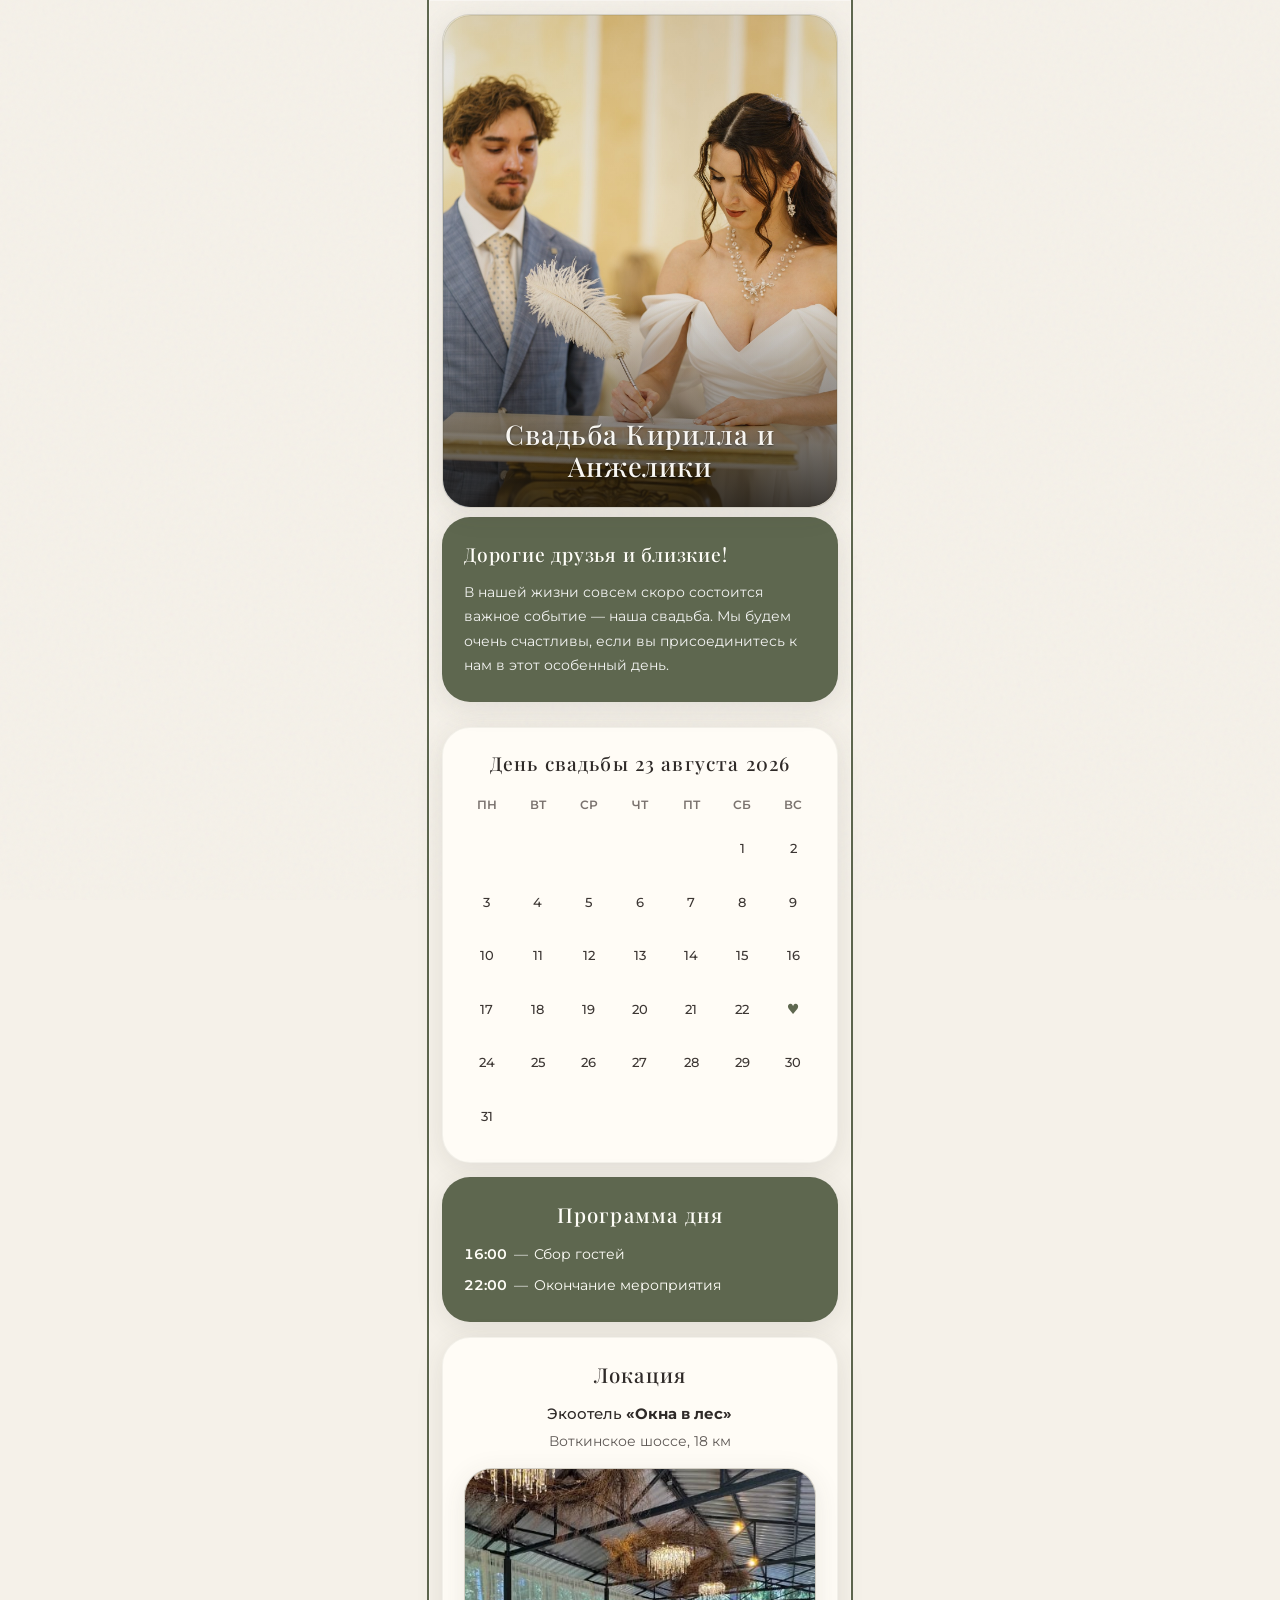
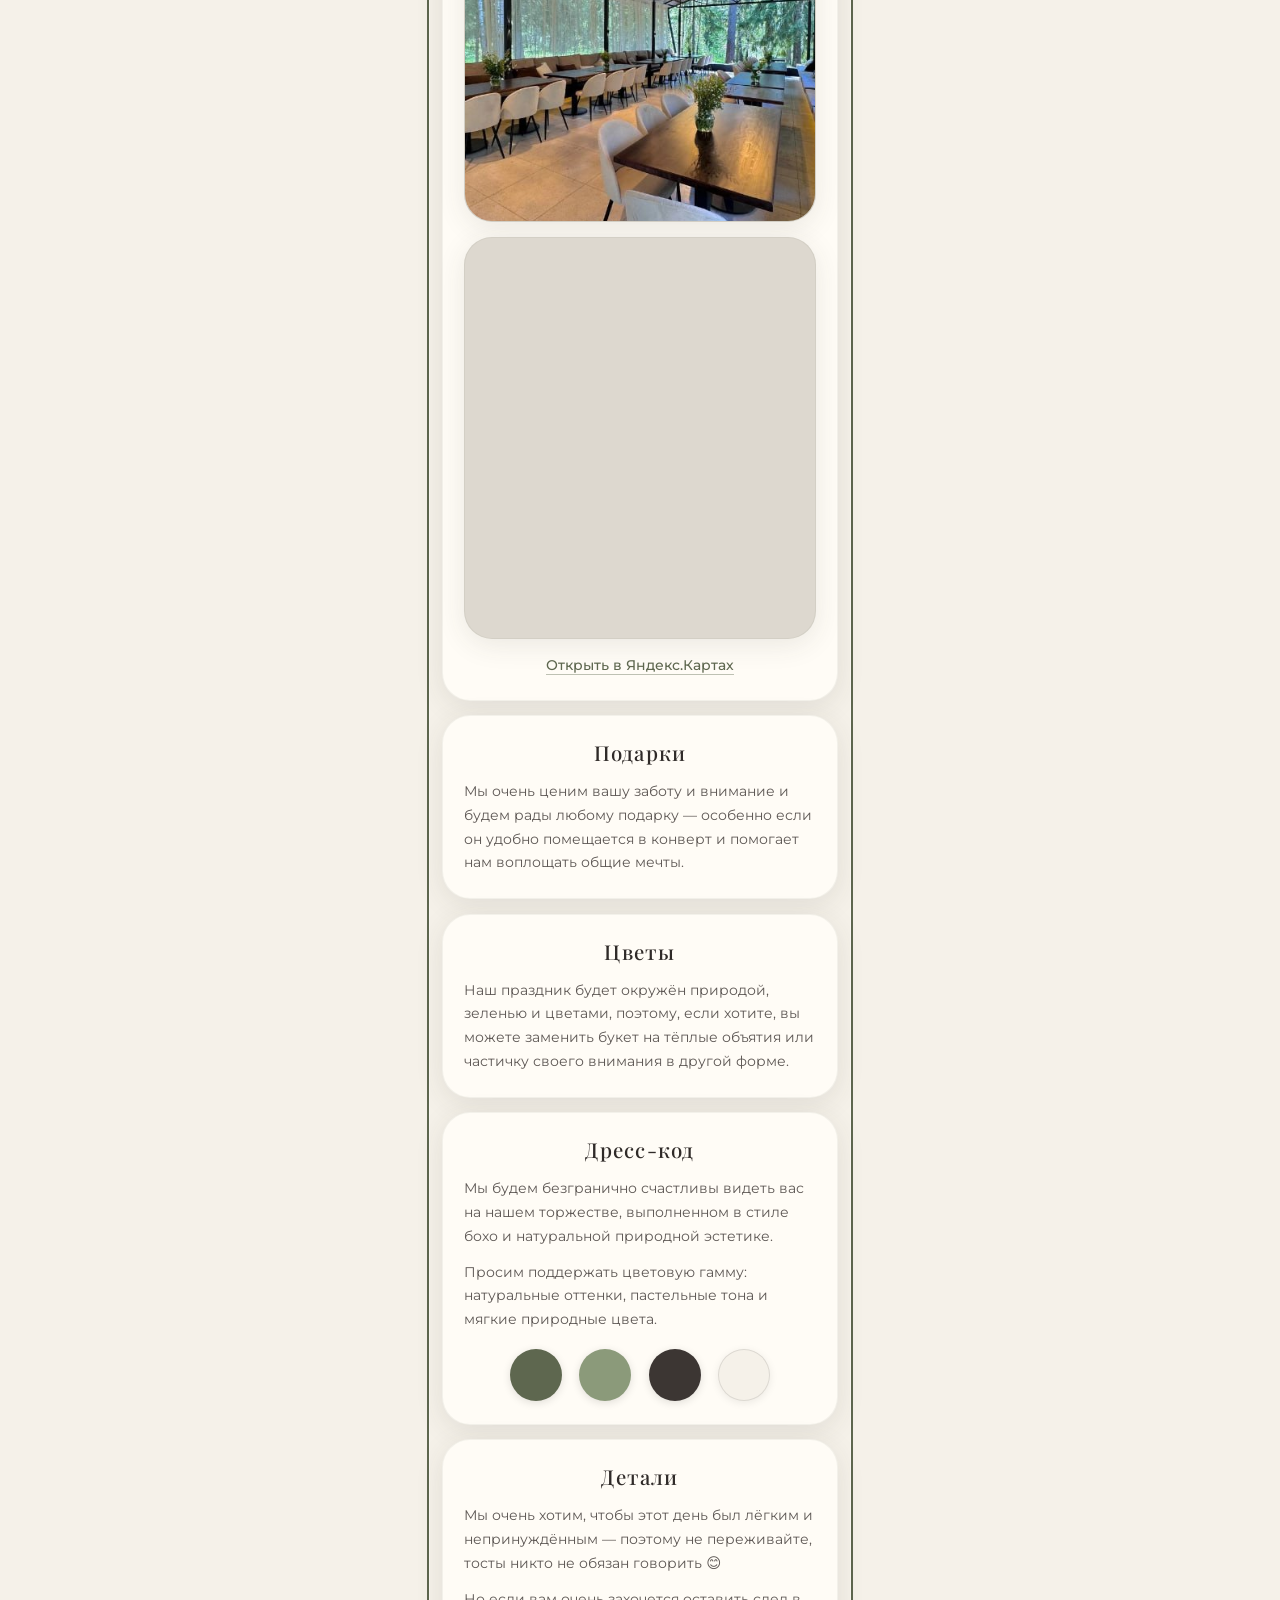
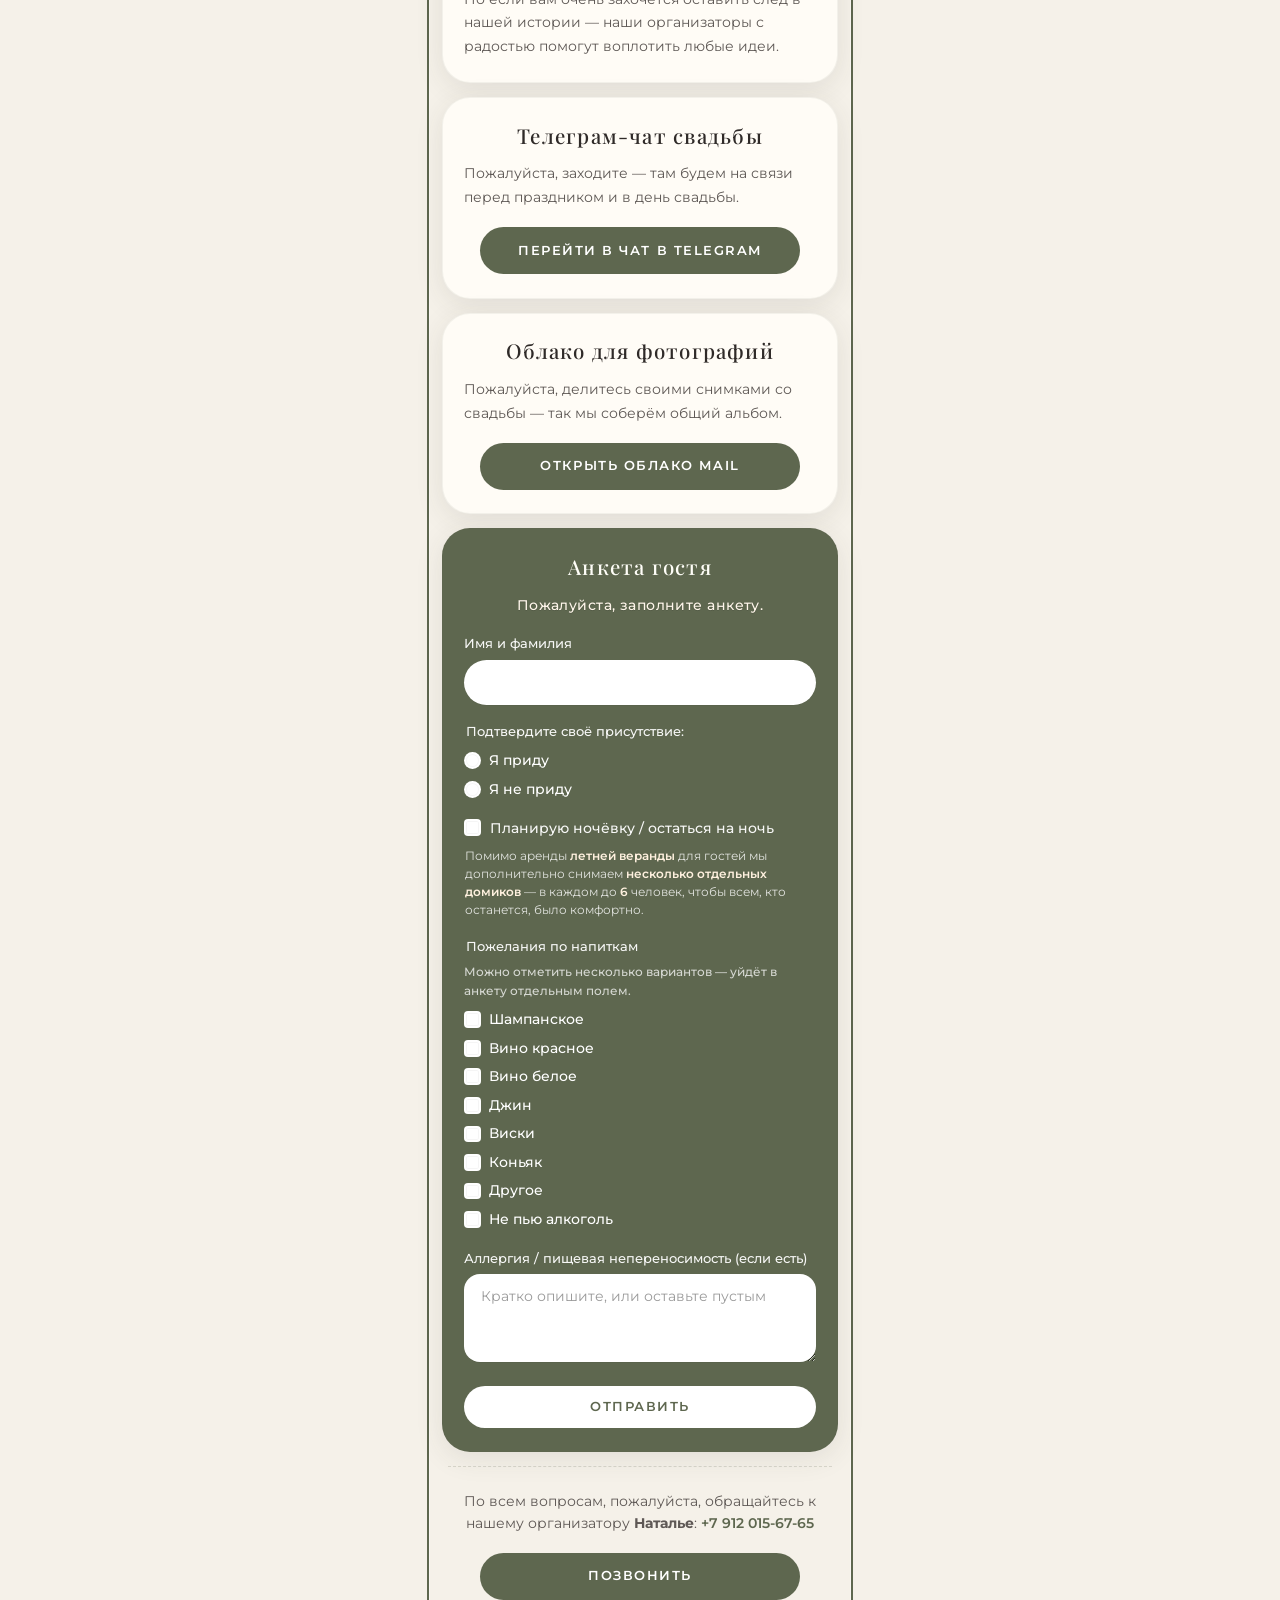
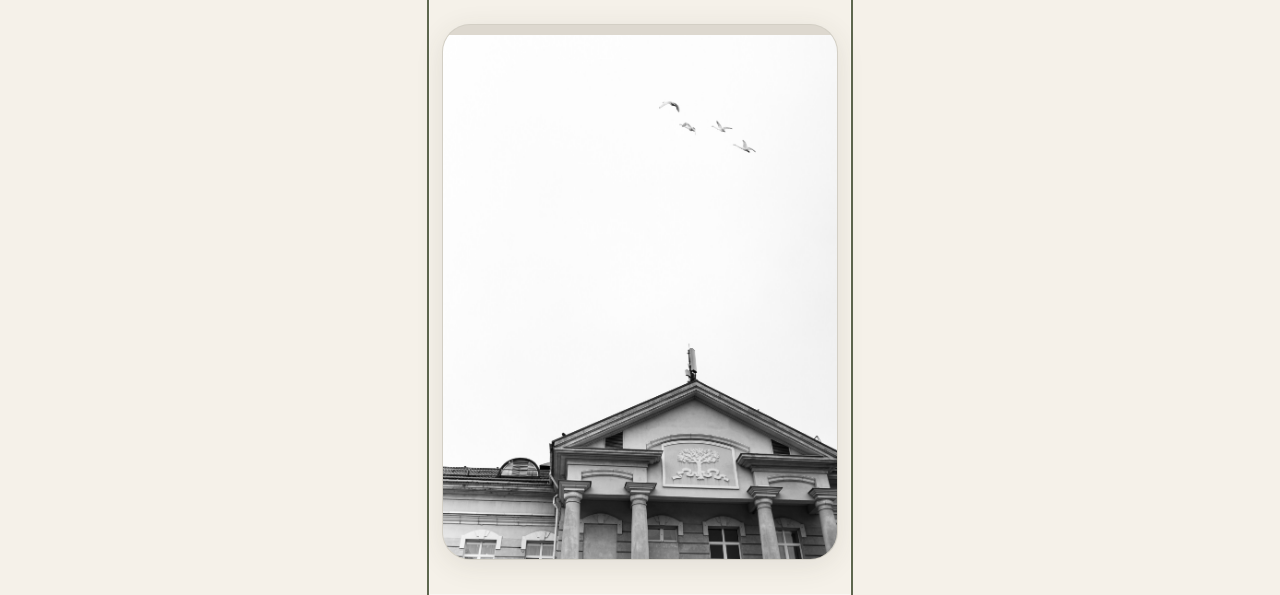
==== commit 39c31b4a: "add links" ====
--- a/site/index.html
+++ b/site/index.html
@@ -147,6 +147,32 @@
             радостью помогут воплотить любые идеи.
           </p>
         </div>
+      </section>
+
+      <section class="links-tg block block--light" aria-labelledby="tg-chat-title">
+        <h2 id="tg-chat-title" class="section-title">Телеграм-чат свадьбы</h2>
+        <div class="content-text">
+          <p>Пожалуйста, заходите — там будем на связи перед праздником и в день свадьбы.</p>
+        </div>
+        <a
+          class="btn btn--olive links-external__btn"
+          href="https://t.me/+bSqFEWIslkI1NzVi"
+          rel="noopener noreferrer"
+          target="_blank"
+          >Перейти в чат в Telegram</a>
+      </section>
+
+      <section class="links-cloud block block--light" aria-labelledby="cloud-photos-title">
+        <h2 id="cloud-photos-title" class="section-title">Облако для фотографий</h2>
+        <div class="content-text">
+          <p>Пожалуйста, делитесь своими снимками со свадьбы — так мы соберём общий альбом.</p>
+        </div>
+        <a
+          class="btn btn--olive links-external__btn"
+          href="https://cloud.mail.ru/public/DPTY/NURquRtPJ"
+          rel="noopener noreferrer"
+          target="_blank"
+          >Открыть облако Mail</a>
       </section>
 
       <section class="rsvp block block--olive" id="anketa" aria-labelledby="rsvp-title">
--- a/site/styles.css
+++ b/site/styles.css
@@ -478,10 +478,18 @@
   margin-bottom: 0;
 }
 
+.links-external__btn {
+  max-width: 22rem;
+  margin-left: auto;
+  margin-right: auto;
+}
+
 .gifts .section-title,
 .flowers .section-title,
 .details .section-title,
-.dress-code .section-title {
+.dress-code .section-title,
+.links-tg .section-title,
+.links-cloud .section-title {
   text-align: center;
   color: var(--text-heading);
   margin-left: auto;
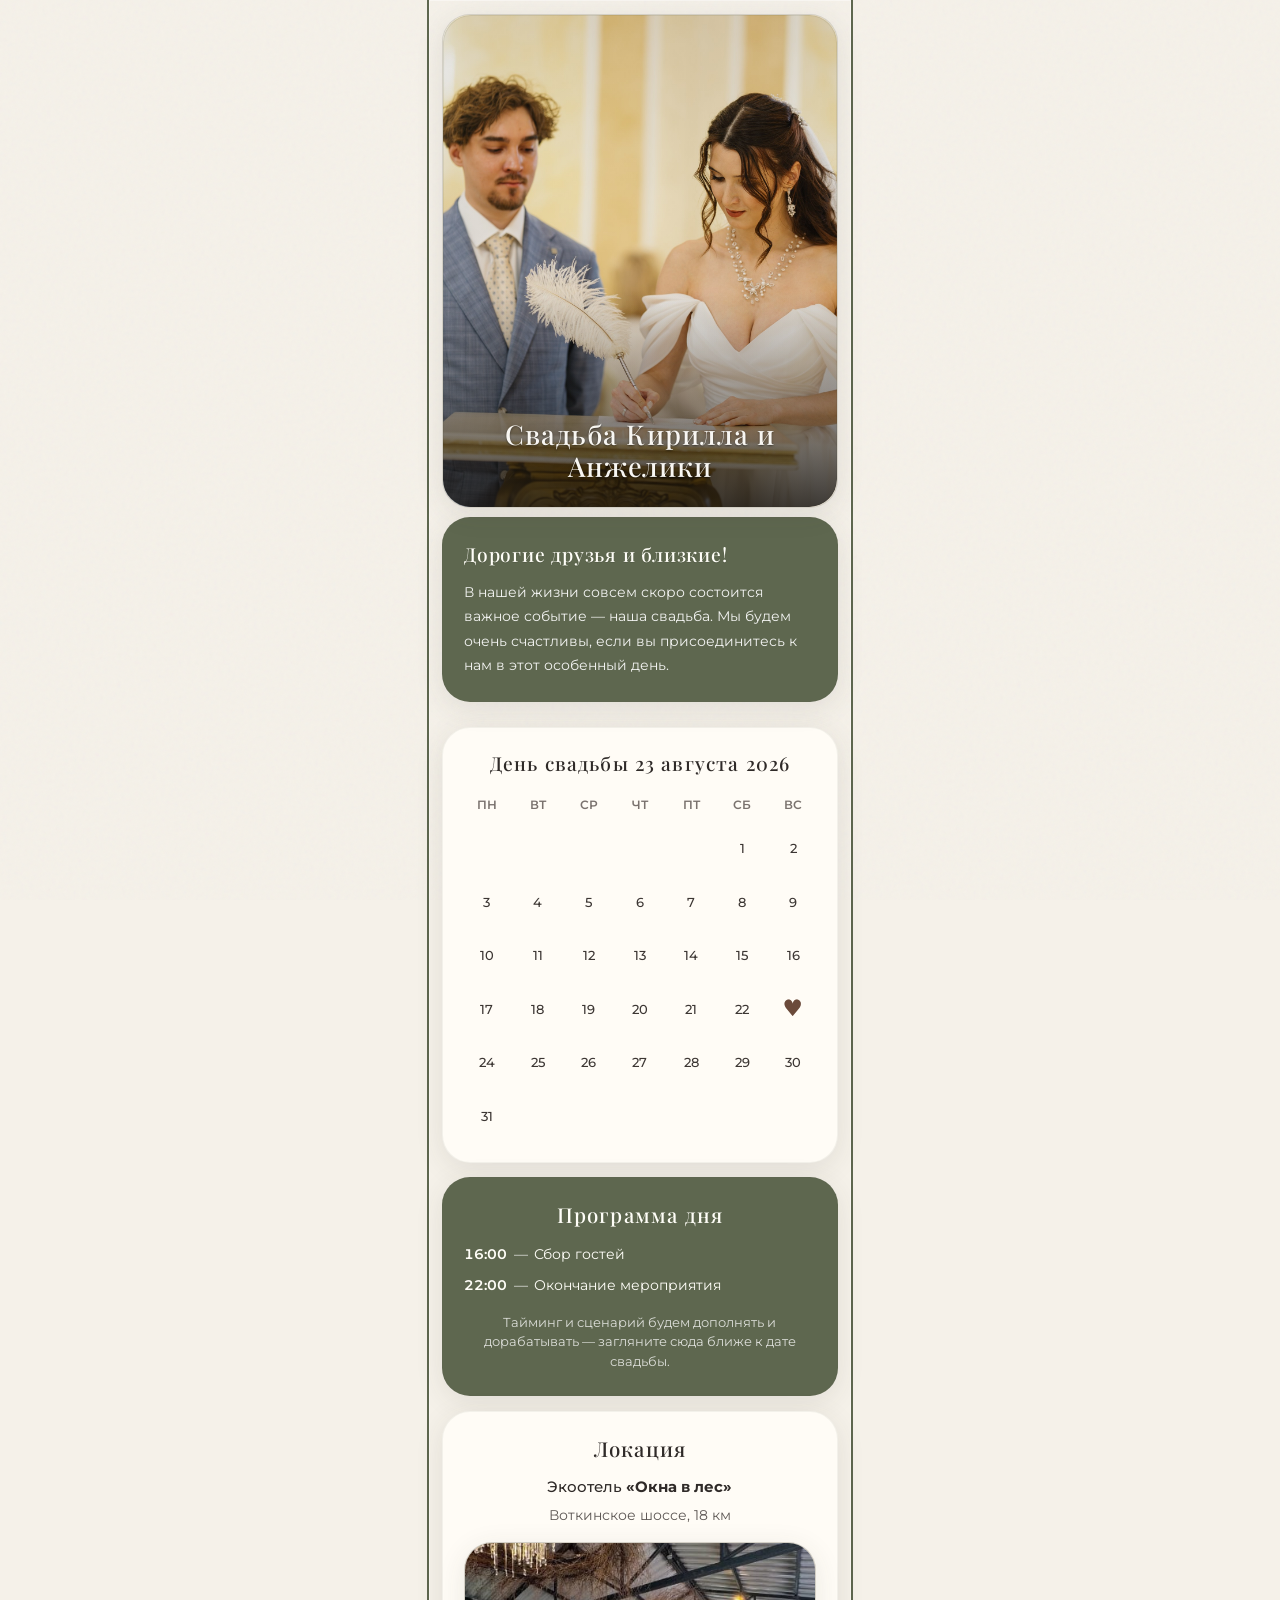
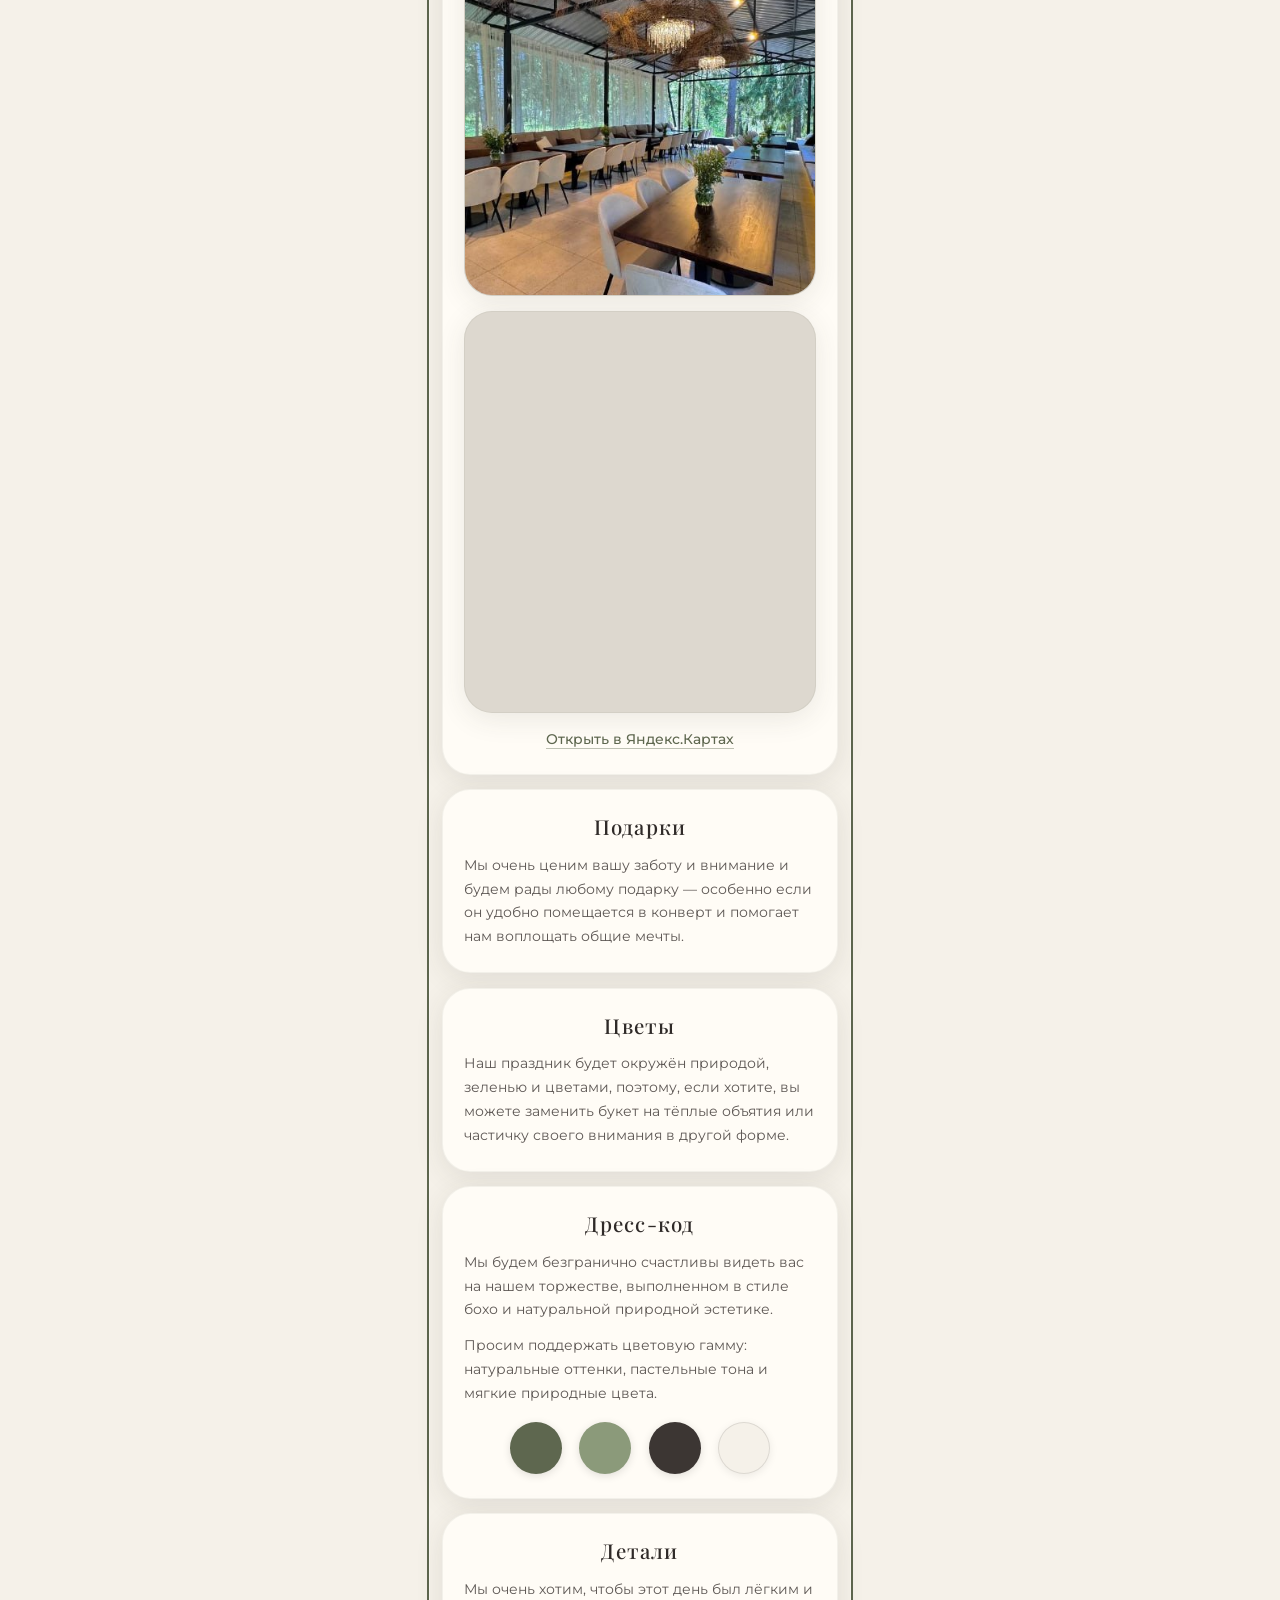
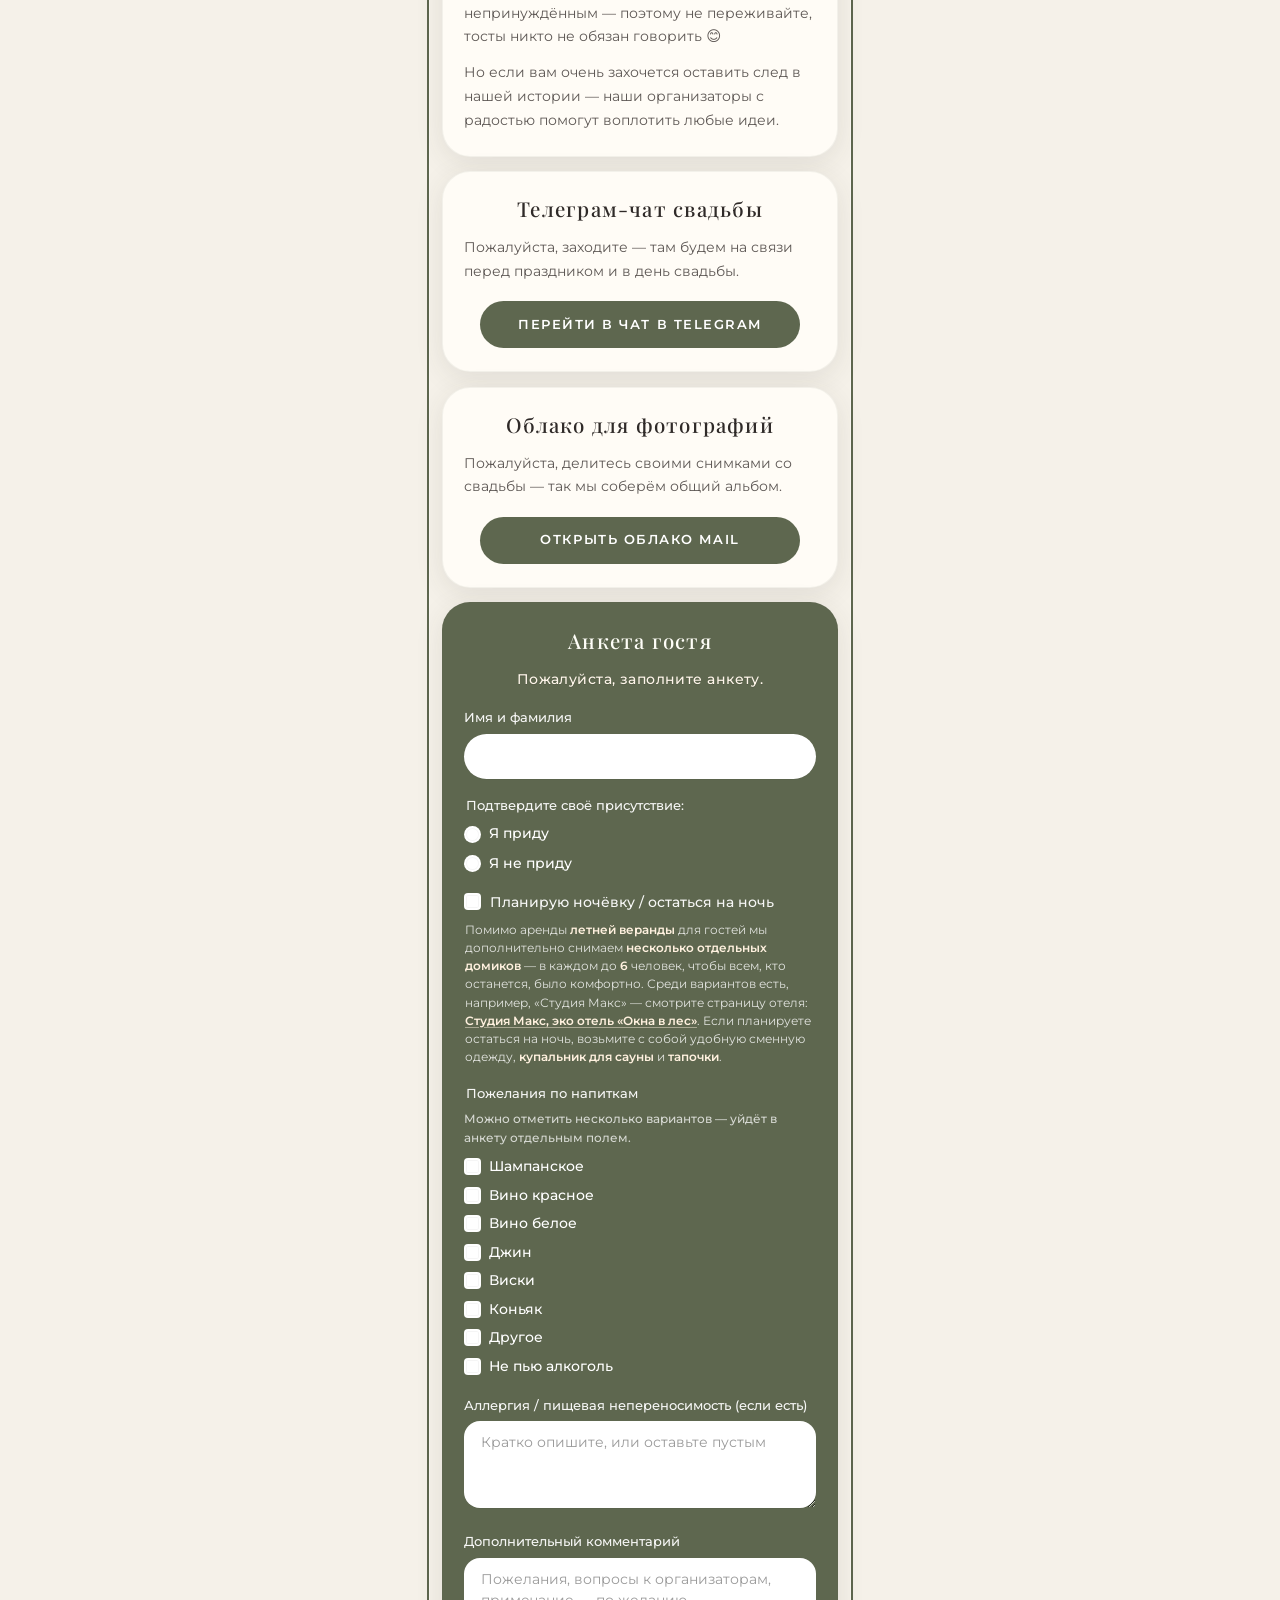
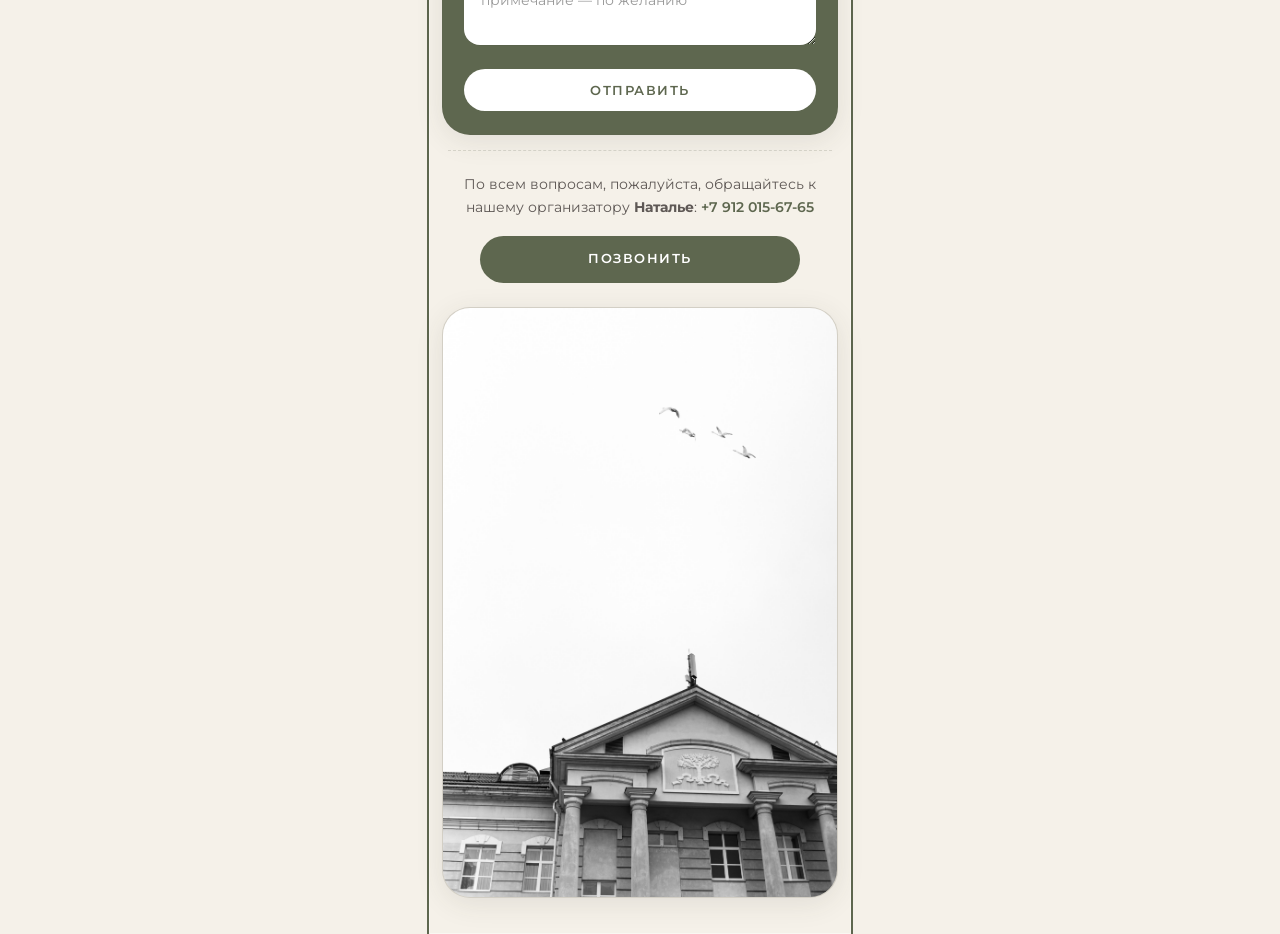
==== commit 6c09b82f: "fix bugs" ====
--- a/site/index.html
+++ b/site/index.html
@@ -59,6 +59,9 @@
           <li><time datetime="16:00">16:00</time> <span>—</span> Сбор гостей</li>
           <li><time datetime="22:00">22:00</time> <span>—</span> Окончание мероприятия</li>
         </ol>
+        <p class="program__note">
+          Тайминг и сценарий будем дополнять и дорабатывать — загляните сюда ближе к дате свадьбы.
+        </p>
       </section>
 
       <section class="location block block--light" aria-labelledby="location-title">
@@ -257,7 +260,15 @@
             <p class="form__overnight-info" id="overnight-hint">
               Помимо аренды <strong>летней веранды</strong> для гостей мы дополнительно
               снимаем <strong>несколько отдельных домиков</strong> — в каждом до
-              <strong>6</strong> человек, чтобы всем, кто останется, было комфортно.
+              <strong>6</strong> человек, чтобы всем, кто останется, было комфортно. Среди вариантов
+              есть, например, «Студия Макс» — смотрите страницу отеля:
+              <a
+                class="form__overnight-info-link"
+                href="https://oknavles.ru/products/studiya-maks-31"
+                rel="noopener noreferrer"
+                target="_blank"
+                >Студия Макс, эко&nbsp;отель «Окна в лес»</a>. Если планируете остаться на ночь, возьмите с собой удобную сменную одежду,
+              <strong>купальник для сауны</strong> и <strong>тапочки</strong>.
             </p>
           </div>
           <fieldset class="form__fieldset">
@@ -280,7 +291,7 @@
                 Вино белое
               </label>
               <label class="choice choice--check">
-                <input type="checkbox" name="alcohol" value="vodka" />
+                <input type="checkbox" name="alcohol" value="gin" />
                 <span class="choice__ui" aria-hidden="true"></span>
                 Джин
               </label>
@@ -333,6 +344,17 @@
               placeholder="Кратко опишите, или оставьте пустым"
             ></textarea>
           </div>
+          <div class="form__row">
+            <label for="extra_comment">Дополнительный комментарий</label>
+            <textarea
+              id="extra_comment"
+              name="extra_comment"
+              class="form__textarea"
+              rows="3"
+              maxlength="2000"
+              placeholder="Пожелания, вопросы к организаторам, примечание — по желанию"
+            ></textarea>
+          </div>
           <button type="submit" class="btn btn--light" id="rsvp-submit">Отправить</button>
         </form>
         <p class="form__thanks" id="form-thanks" role="status" hidden>Спасибо! Мы свяжемся с вами ближе к дате.</p>
--- a/site/styles.css
+++ b/site/styles.css
@@ -77,6 +77,11 @@
   padding-top: 0.65rem;
 }
 
+/* Футер: без padding-top от правила выше — иначе «зазор» с фоном .card-media над картинкой */
+.page--ticket > footer.footer {
+  padding-top: 0;
+}
+
 /* ——— Типографика: serif «как в билете», ноты/данные — sans ——— */
 .section-title {
   font-family: var(--font-serif);
@@ -333,18 +338,20 @@
   pointer-events: none;
 }
 
-/* день свадьбы: больше сердце оливы, как на макете */
+/* день свадьбы: сердце коричневое, в тон «билету» */
 .calendar__day--wedding {
   background: transparent;
-  color: var(--olive);
+  color: #6b4a3a;
   font-weight: 500;
 }
 
 .calendar__heart {
-  color: var(--olive);
-  font-size: 0.88rem;
+  color: #6b4a3a;
+  font-size: 1.35rem;
   line-height: 1;
   display: block;
+  transform: scale(1.05);
+  filter: drop-shadow(0 0 0.5px color-mix(in srgb, #6b4a3a 45%, transparent));
 }
 
 /* ——— Программа ——— */
@@ -384,6 +391,17 @@
   font-weight: 600;
   min-width: 2.6rem;
   font-variant-numeric: tabular-nums;
+}
+
+.program__note {
+  margin: 0.9rem 0 0;
+  max-width: 32em;
+  font-family: var(--font-sans);
+  font-size: 0.8rem;
+  line-height: 1.55;
+  font-weight: 400;
+  color: rgba(255, 255, 255, 0.78);
+  text-align: center;
 }
 
 .program__list li span[aria-hidden="true"],
@@ -582,6 +600,19 @@
 .form__overnight-info strong {
   color: #fff1df;
   font-weight: 600;
+}
+
+.form__overnight-info-link {
+  color: #fff1df;
+  font-weight: 600;
+  text-decoration: underline;
+  text-decoration-color: rgba(255, 241, 223, 0.45);
+  text-underline-offset: 0.15em;
+}
+
+.form__overnight-info-link:hover {
+  color: #fff;
+  text-decoration-color: rgba(255, 255, 255, 0.55);
 }
 
 .form__row label,
@@ -881,10 +912,18 @@
   margin-top: 1.1rem;
 }
 
-.footer img {
-  width: 100%;
-  object-fit: cover;
-  aspect-ratio: 3 / 4;
+/* Футер: без принудительного aspect-ratio и cover у .card-media img —
+   иначе верх портретного кадра обрезается и кажется, что картинка «уехала» вниз */
+.footer.card-media {
+  line-height: 0;
+}
+
+.footer.card-media img {
+  width: 100%;
+  height: auto;
+  margin: 0;
+  aspect-ratio: auto;
+  object-fit: unset;
 }
 
 /* ——— Служебное ——— */
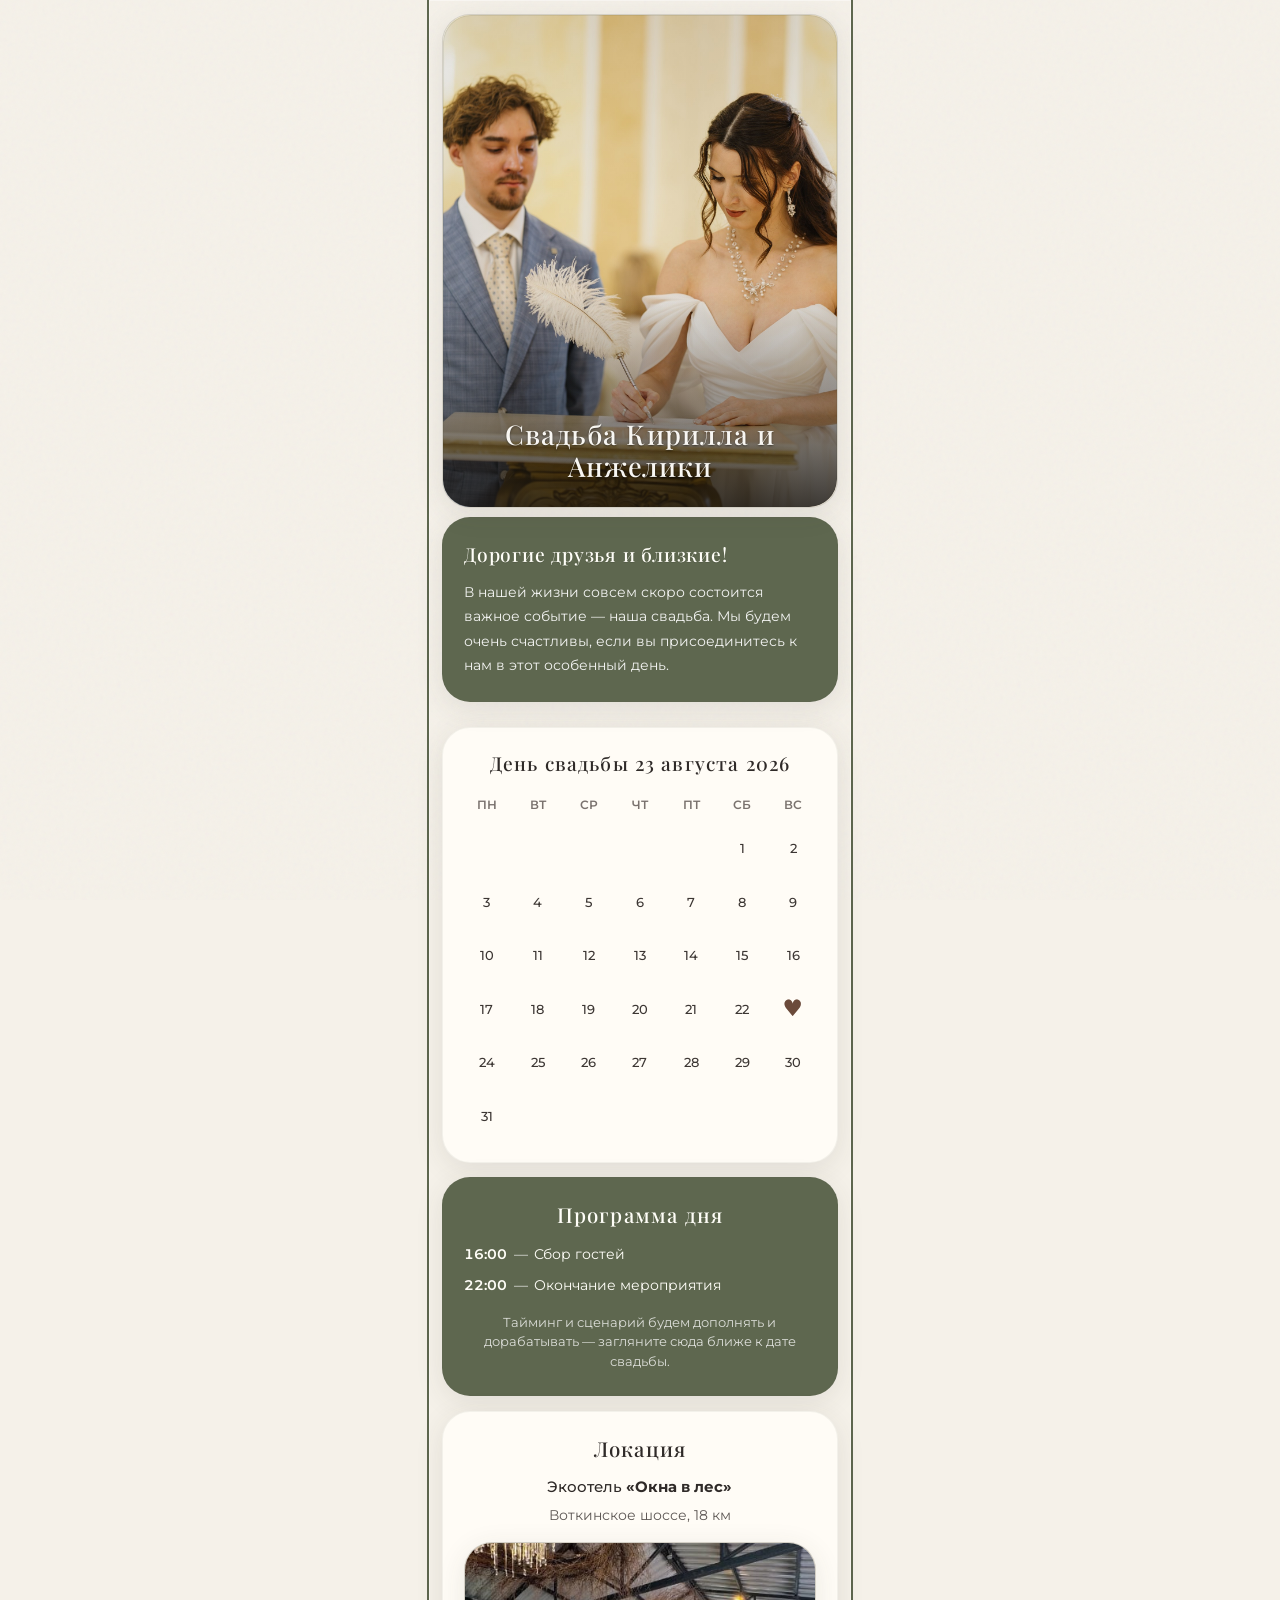
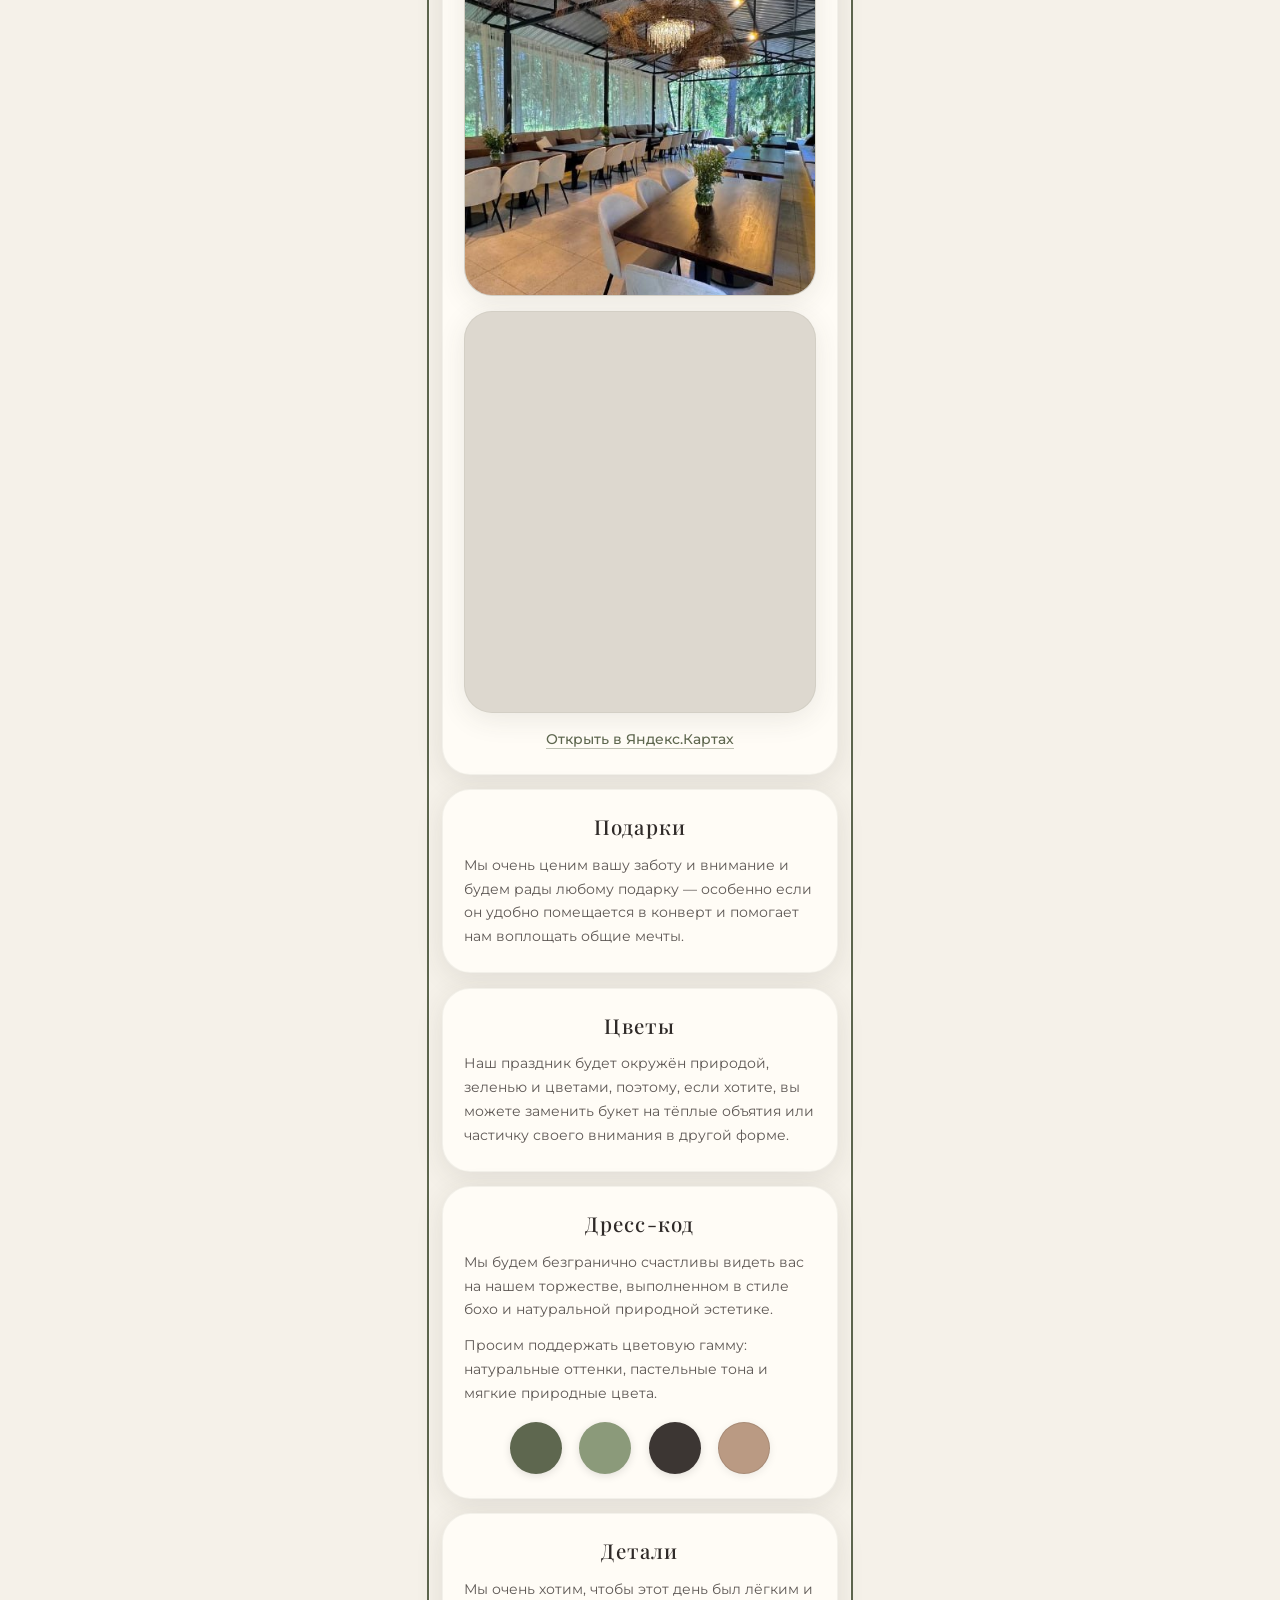
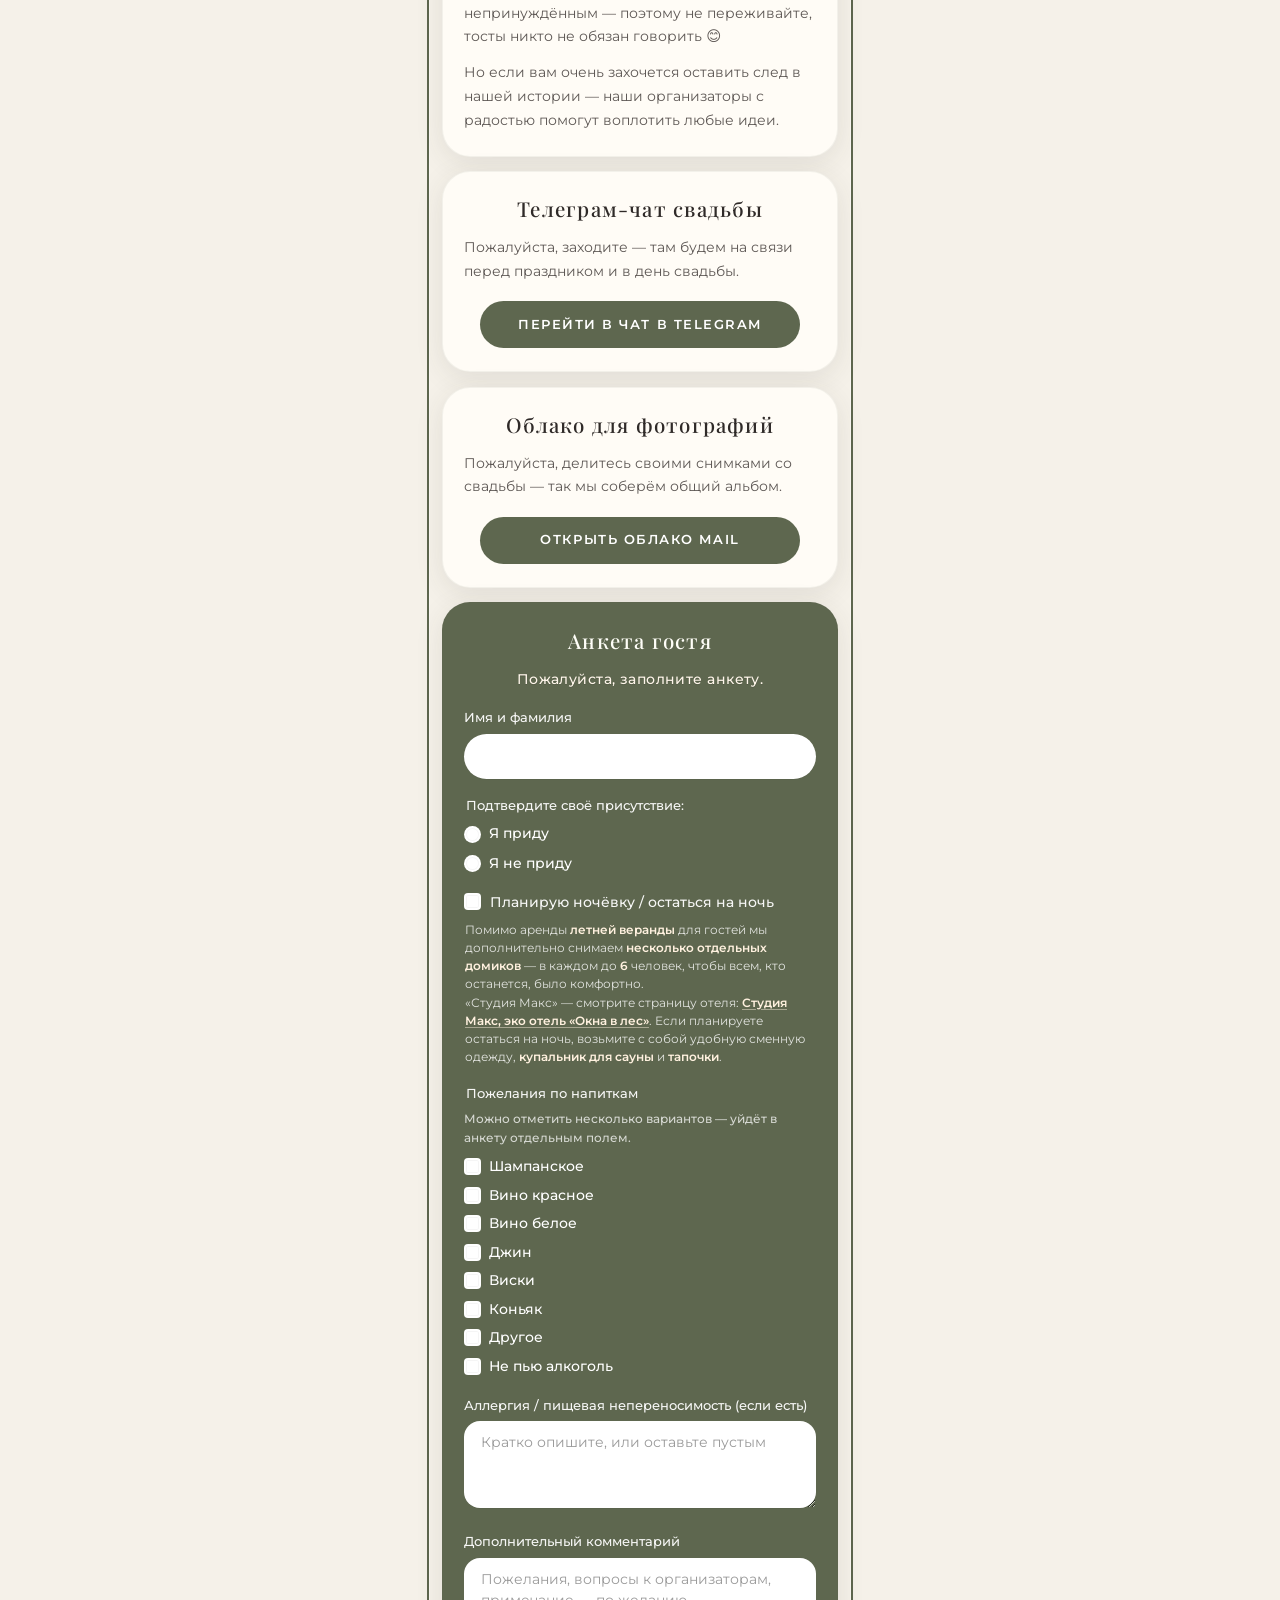
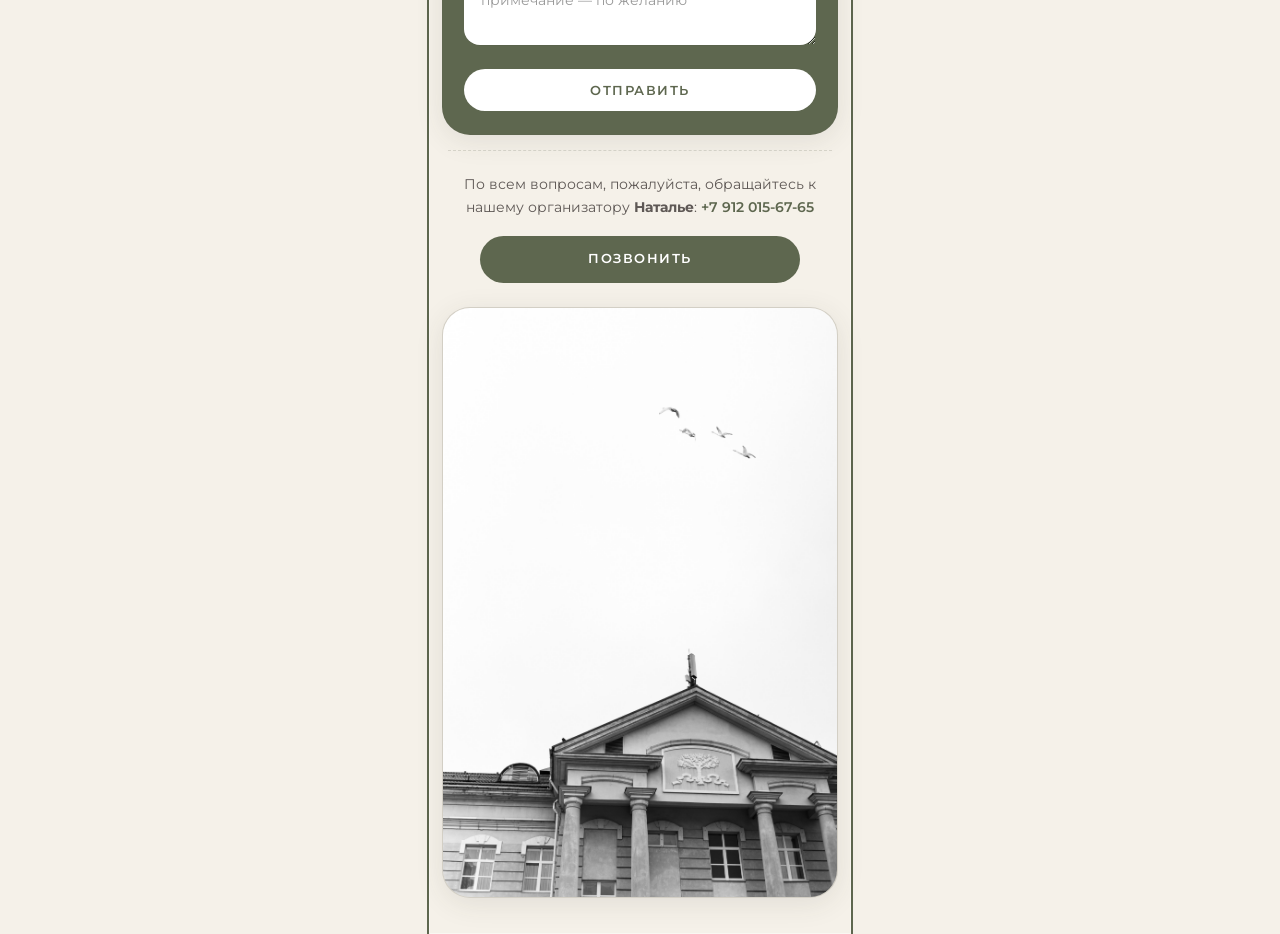
==== commit 864f7ca5: "fix color" ====
--- a/site/index.html
+++ b/site/index.html
@@ -134,7 +134,7 @@
           <li><span class="swatch" style="--c: #5e674f" title="оливковый"></span></li>
           <li><span class="swatch" style="--c: #8b9a7a" title="sage"></span></li>
           <li><span class="swatch" style="--c: #3c3633" title="тёплый уголь"></span></li>
-          <li><span class="swatch swatch--border" style="--c: #f5f1e9" title="кремовый"></span></li>
+          <li><span class="swatch swatch--border" style="--c: #ba9a83" title="кремовый"></span></li>
         </ul>
       </section>
 
@@ -260,8 +260,7 @@
             <p class="form__overnight-info" id="overnight-hint">
               Помимо аренды <strong>летней веранды</strong> для гостей мы дополнительно
               снимаем <strong>несколько отдельных домиков</strong> — в каждом до
-              <strong>6</strong> человек, чтобы всем, кто останется, было комфортно. Среди вариантов
-              есть, например, «Студия Макс» — смотрите страницу отеля:
+              <strong>6</strong> человек, чтобы всем, кто останется, было комфортно. <br>«Студия Макс» — смотрите страницу отеля:
               <a
                 class="form__overnight-info-link"
                 href="https://oknavles.ru/products/studiya-maks-31"
